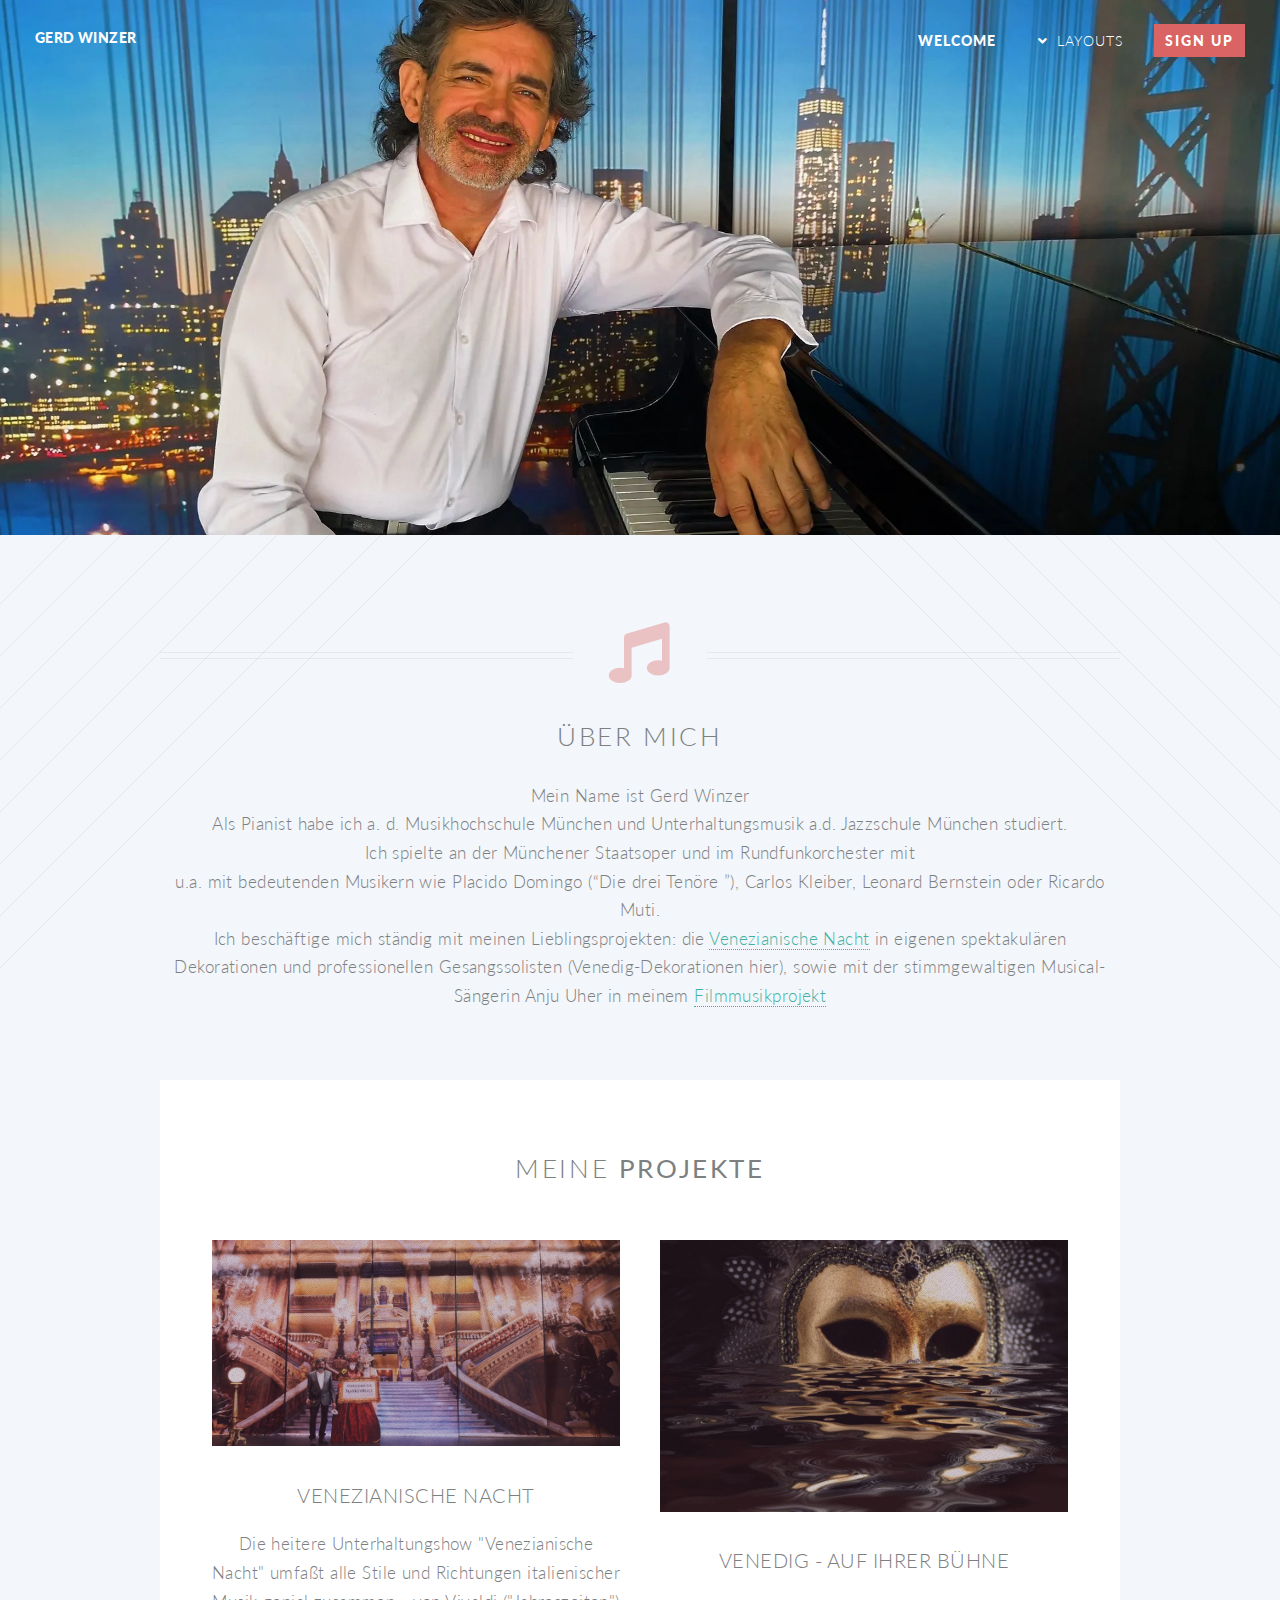
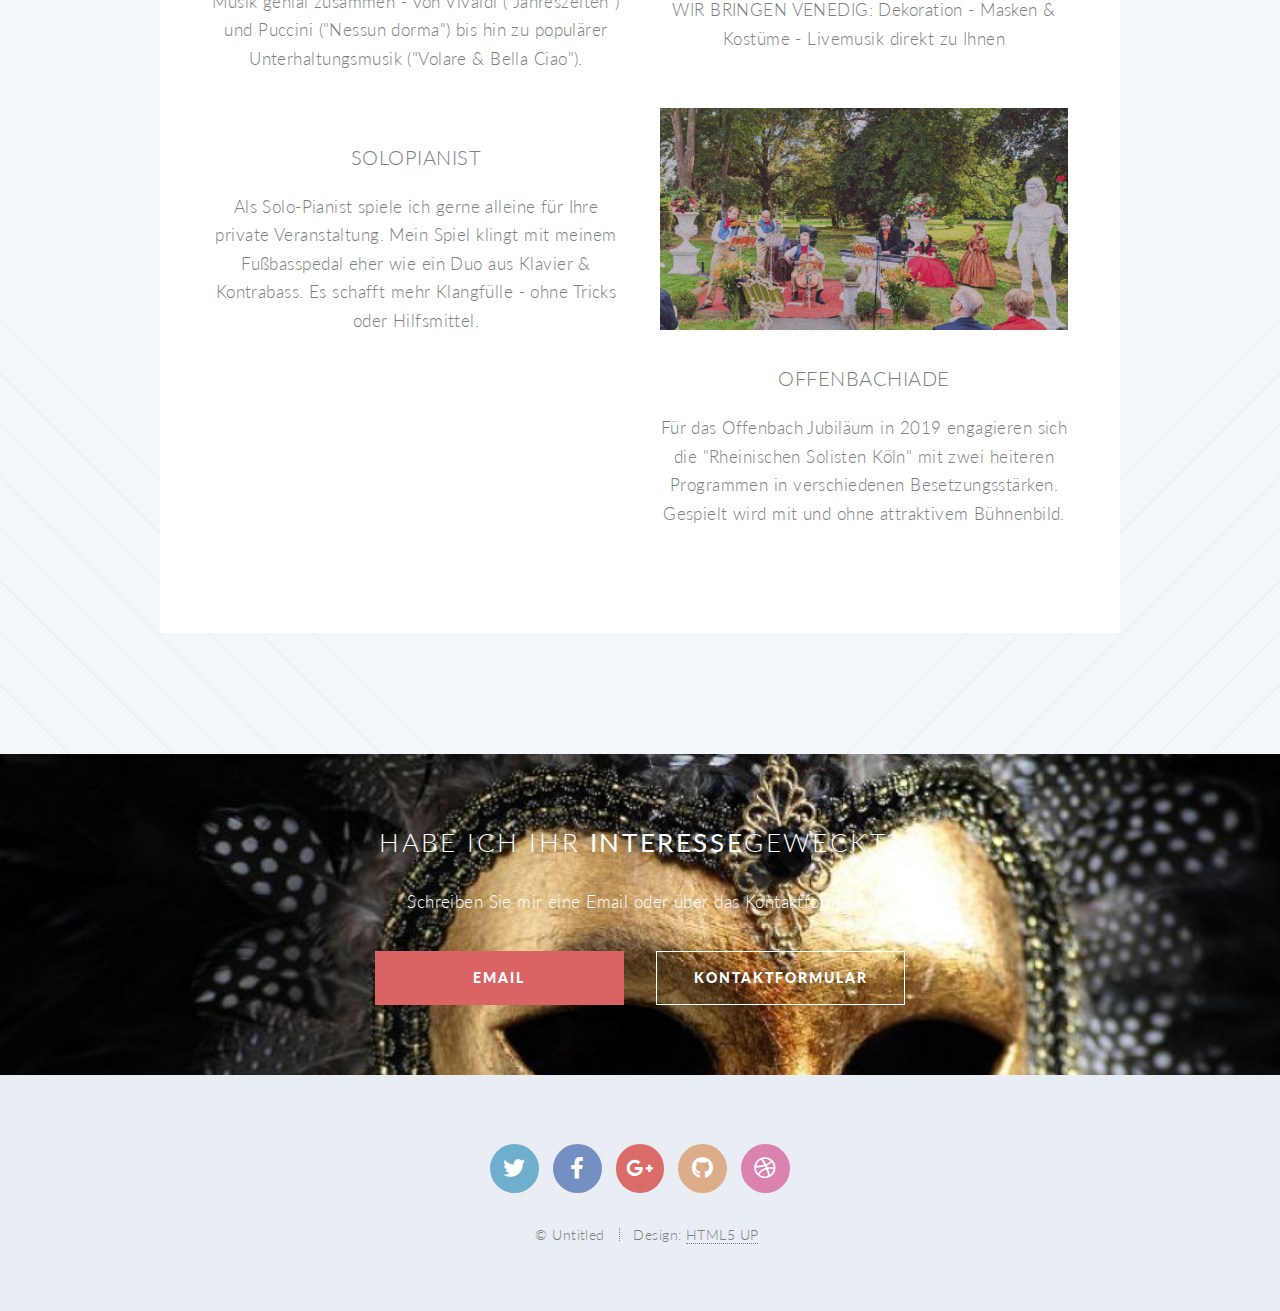
==== index.html @ 5781b7ce "First commit" ====
<!DOCTYPE HTML>
<!--
	Twenty by HTML5 UP
	html5up.net | @ajlkn
	Free for personal and commercial use under the CCA 3.0 license (html5up.net/license)
-->
<html>
	<head>
		<title>Gerd Winzer</title>
		<meta charset="utf-8" />
		<meta name="viewport" content="width=device-width, initial-scale=1, user-scalable=no" />
		<link rel="stylesheet" href="assets/css/main.css" />
		<noscript><link rel="stylesheet" href="assets/css/noscript.css" /></noscript>
	</head>
	<body class="index is-preload">
		<div id="page-wrapper">

			<!-- Header -->
				<header id="header" class="alt">
					<h1 id="logo"><a href="index.html">Gerd Winzer</a></h1>
					<nav id="nav">
						<ul>
							<li class="current"><a href="index.html">Welcome</a></li>
							<li class="submenu">
								<a href="#">Layouts</a>
								<ul>
									<li><a href="left-sidebar.html">Left Sidebar</a></li>
									<li><a href="right-sidebar.html">Right Sidebar</a></li>
									<li><a href="no-sidebar.html">No Sidebar</a></li>
									<li><a href="contact.html">Contact</a></li>
									<li class="submenu">
										<a href="#">Submenu</a>
										<ul>
											<li><a href="#">Dolore Sed</a></li>
											<li><a href="#">Consequat</a></li>
											<li><a href="#">Lorem Magna</a></li>
											<li><a href="#">Sed Magna</a></li>
											<li><a href="#">Ipsum Nisl</a></li>
										</ul>
									</li>
								</ul>
							</li>
							<li><a href="#" class="button primary">Sign Up</a></li>
						</ul>
					</nav>
				</header>

			<!-- Banner -->
				<section id="banner">

					<!--
						".inner" is set up as an inline-block so it automatically expands
						in both directions to fit whatever's inside it. This means it won't
						automatically wrap lines, so be sure to use line breaks where
						appropriate (<br />).
					-->
					<div class="inner">

						<header>
							<h2>Gerd Winzer</h2>
						</header>
						<p>Pianist, Komponist, Arrangeur und Ensembleleiter</p>
						<footer>
							<ul class="buttons stacked">
								<li><a href="#main" class="button fit scrolly">Mehr erfahren</a></li>
							</ul>
						</footer>

					</div>

				</section>

			<!-- Main -->
				<article id="main">

					<header class="special container">
						<span class="icon solid fa-music"></span>
						<h2>Über mich</h2>
						<p>Mein Name ist  Gerd  Winzer
							<br>
							Als Pianist habe ich a. d. Musikhochschule München  und Unterhaltungsmusik  a.d. Jazzschule München studiert.
							<br>
							Ich spielte an der Münchener Staatsoper und im Rundfunkorchester mit <br> u.a. mit  bedeutenden Musikern wie Placido Domingo  (“Die drei Tenöre ”),  Carlos Kleiber, Leonard Bernstein oder Ricardo Muti.
							<br>
							Ich beschäftige mich ständig mit meinen Lieblingsprojekten:  die  <a href="#">Venezianische Nacht</a> in eigenen spektakulären Dekorationen und professionellen Gesangssolisten (Venedig-Dekorationen hier),
							sowie mit der stimmgewaltigen Musical-Sängerin Anju Uher in meinem <a href="#">Filmmusikprojekt</a> </p>
					</header>

				

					<!-- Three -->
						<section class="wrapper style3 container special">

							<header class="major">
								<h2>Meine <strong>Projekte</strong></h2>
							</header>

							<div class="row">
								<div class="col-6 col-12-narrower">

									<section>
										<a href="#" class="image featured"><img src="/assets/css/images/Venezio.webp" alt="" /></a>
										<header>
											<h3>Venezianische Nacht</h3>
										</header>
										<p>Die heitere Unterhaltungshow "Venezianische Nacht" umfaßt alle Stile und Richtungen italienischer Musik genial zusammen - von Vivaldi ("Jahreszeiten") und Puccini ("Nessun dorma") bis hin zu populärer Unterhaltungsmusik ("Volare & Bella Ciao"). </p>
									</section>

								</div>
								<div class="col-6 col-12-narrower">

									<section>
										<a href="#" class="image featured"><img src="/assets/css/images/Venezianische Maske.jpg" alt="" /></a>
										<header>
											<h3>Venedig - auf Ihrer Bühne</h3>
										</header>
										<p>WIR BRINGEN VENEDIG: Dekoration - Masken & Kostüme - Livemusik direkt zu Ihnen</p>
									</section>

								</div>
							</div>
							<div class="row">
								<div class="col-6 col-12-narrower">

									<section>
										<a href="#" class="image featured"><img src="assets/css/images/Gerd am Flügel.webp" alt="" /></a>
										<header>
											<h3>Solopianist</h3>
										</header>
										<p>Als Solo-Pianist spiele ich gerne alleine für Ihre private Veranstaltung.
											Mein Spiel klingt mit meinem Fußbasspedal eher wie ein Duo aus
											Klavier & Kontrabass. Es schafft mehr Klangfülle -  ohne Tricks oder Hilfsmittel.</p>
									</section>

								</div>
								<div class="col-6 col-12-narrower">

									<section>
										<a href="#" class="image featured"><img src="/assets/css/images/Picknickkonzert.webp" alt="" /></a>
										<header>
											<h3>Offenbachiade</h3>
										</header>
										<p>Für das Offenbach Jubiläum in 2019 engagieren sich die "Rheinischen Solisten Köln" mit zwei heiteren Programmen in verschiedenen Besetzungsstärken.
											Gespielt wird mit und ohne attraktivem Bühnenbild.</p>
									</section>

								</div>
							</div>

						</section>

				</article>

			<!-- CTA -->
				<section id="cta">

					<header>
						<h2>Habe ich ihr <strong>Interesse</strong>geweckt?</h2>
						<p>Schreiben Sie mir eine Email oder über das Kontaktformular.</p>
					</header>
					<footer>
						<ul class="buttons">
							<li><a href="#" class="button primary">Email</a></li>
							<li><a href="#" class="button">Kontaktformular</a></li>
						</ul>
					</footer>

				</section>

			<!-- Footer -->
				<footer id="footer">

					<ul class="icons">
						<li><a href="#" class="icon brands circle fa-twitter"><span class="label">Twitter</span></a></li>
						<li><a href="#" class="icon brands circle fa-facebook-f"><span class="label">Facebook</span></a></li>
						<li><a href="#" class="icon brands circle fa-google-plus-g"><span class="label">Google+</span></a></li>
						<li><a href="#" class="icon brands circle fa-github"><span class="label">Github</span></a></li>
						<li><a href="#" class="icon brands circle fa-dribbble"><span class="label">Dribbble</span></a></li>
					</ul>

					<ul class="copyright">
						<li>&copy; Untitled</li><li>Design: <a href="http://html5up.net">HTML5 UP</a></li>
					</ul>

				</footer>

		</div>

		<!-- Scripts -->
			<script src="assets/js/jquery.min.js"></script>
			<script src="assets/js/jquery.dropotron.min.js"></script>
			<script src="assets/js/jquery.scrolly.min.js"></script>
			<script src="assets/js/jquery.scrollex.min.js"></script>
			<script src="assets/js/browser.min.js"></script>
			<script src="assets/js/breakpoints.min.js"></script>
			<script src="assets/js/util.js"></script>
			<script src="assets/js/main.js"></script>

	</body>
</html>
---- assets/css/main.css ----
@import url("fontawesome-all.min.css");
@import url("https://fonts.googleapis.com/css?family=Lato:300,400,900");

/*
	Twenty by HTML5 UP
	html5up.net | @ajlkn
	Free for personal and commercial use under the CCA 3.0 license (html5up.net/license)
*/

html, body, div, span, applet, object,
iframe, h1, h2, h3, h4, h5, h6, p, blockquote,
pre, a, abbr, acronym, address, big, cite,
code, del, dfn, em, img, ins, kbd, q, s, samp,
small, strike, strong, sub, sup, tt, var, b,
u, i, center, dl, dt, dd, ol, ul, li, fieldset,
form, label, legend, table, caption, tbody,
tfoot, thead, tr, th, td, article, aside,
canvas, details, embed, figure, figcaption,
footer, header, hgroup, menu, nav, output, ruby,
section, summary, time, mark, audio, video {
	margin: 0;
	padding: 0;
	border: 0;
	font-size: 100%;
	font: inherit;
	vertical-align: baseline;}

article, aside, details, figcaption, figure,
footer, header, hgroup, menu, nav, section {
	display: block;}

body {
	line-height: 1;
}

ol, ul {
	list-style: none;
}

blockquote, q {
	quotes: none;
}

	blockquote:before, blockquote:after, q:before, q:after {
		content: '';
		content: none;
	}

table {
	border-collapse: collapse;
	border-spacing: 0;
}

body {
	-webkit-text-size-adjust: none;
}

mark {
	background-color: transparent;
	color: inherit;
}

input::-moz-focus-inner {
	border: 0;
	padding: 0;
}

input, select, textarea {
	-moz-appearance: none;
	-webkit-appearance: none;
	-ms-appearance: none;
	appearance: none;
}

/* Basic */

	html {
		box-sizing: border-box;
	}

	*, *:before, *:after {
		box-sizing: inherit;
	}

	body {
		background: #f3f6fa;
	}

		body.is-preload *, body.is-preload *:before, body.is-preload *:after {
			-moz-animation: none !important;
			-webkit-animation: none !important;
			-ms-animation: none !important;
			animation: none !important;
			-moz-transition: none !important;
			-webkit-transition: none !important;
			-ms-transition: none !important;
			transition: none !important;
		}

	body, input, select, textarea {
		color: #7c8081;
		font-family: 'Lato', sans-serif;
		font-size: 15pt;
		font-weight: 300;
		letter-spacing: 0.025em;
		line-height: 1.75em;
	}

	a {
		-moz-transition: color 0.2s ease-in-out, border-color 0.2s ease-in-out, background-color 0.2s ease-in-out;
		-webkit-transition: color 0.2s ease-in-out, border-color 0.2s ease-in-out, background-color 0.2s ease-in-out;
		-ms-transition: color 0.2s ease-in-out, border-color 0.2s ease-in-out, background-color 0.2s ease-in-out;
		transition: color 0.2s ease-in-out, border-color 0.2s ease-in-out, background-color 0.2s ease-in-out;
		color: #3fb1a3;
		text-decoration: none;
		border-bottom: dotted 1px;
	}

		a:hover {
			border-bottom-color: transparent;
		}

	strong, b {
		font-weight: 400;
	}

	p, ul, ol, dl, table, blockquote {
		margin: 0 0 2em 0;
	}

	h1, h2, h3, h4, h5, h6 {
		color: inherit;
		font-weight: 300;
		line-height: 1.75em;
		margin-bottom: 1em;
		text-transform: uppercase;
	}

		h1 a, h2 a, h3 a, h4 a, h5 a, h6 a {
			color: inherit;
			text-decoration: none;
			border: 0;
		}

	h2 {
		font-size: 1.5em;
		letter-spacing: 0.1em;
	}

	h3 {
		font-size: 1.15em;
		letter-spacing: 0.025em;
	}

	sub {
		font-size: 0.8em;
		position: relative;
		top: 0.5em;
	}

	sup {
		font-size: 0.8em;
		position: relative;
		top: -0.5em;
	}

	hr {
		border-top: solid 1px rgba(124, 128, 129, 0.2);
		border: 0;
		margin-bottom: 1.5em;
	}

	blockquote {
		border-left: solid 0.5em rgba(124, 128, 129, 0.2);
		font-style: italic;
		padding: 1em 0 1em 2em;
	}

/* Container */

	.container {
		margin: 0 auto;
		max-width: 100%;
		width: 1400px;
	}

		.container.medium {
			width: 1050px;
		}

		@media screen and (max-width: 1680px) {

			.container {
				width: 1200px;
			}

				.container.medium {
					width: 900px;
				}

		}

		@media screen and (max-width: 1280px) {

			.container {
				width: 960px;
			}

				.container.medium {
					width: 735px;
				}

		}

		@media screen and (max-width: 980px) {

			.container {
				width: 95%;
			}

				.container.medium {
					width: 71.25%;
				}

		}

		@media screen and (max-width: 840px) {

			.container {
				width: 95%;
			}

				.container.medium {
					width: 95%;
				}

		}

		@media screen and (max-width: 736px) {

			.container {
				width: 100%;
			}

				.container.medium {
					width: 100%;
				}

		}

/* Row */

	.row {
		display: flex;
		flex-wrap: wrap;
		box-sizing: border-box;
		align-items: stretch;
	}

		.row > * {
			box-sizing: border-box;
		}

		.row.gtr-uniform > * > :last-child {
			margin-bottom: 0;
		}

		.row.aln-left {
			justify-content: flex-start;
		}

		.row.aln-center {
			justify-content: center;
		}

		.row.aln-right {
			justify-content: flex-end;
		}

		.row.aln-top {
			align-items: flex-start;
		}

		.row.aln-middle {
			align-items: center;
		}

		.row.aln-bottom {
			align-items: flex-end;
		}

		.row > .imp {
			order: -1;
		}

		.row > .col-1 {
			width: 8.33333%;
		}

		.row > .off-1 {
			margin-left: 8.33333%;
		}

		.row > .col-2 {
			width: 16.66667%;
		}

		.row > .off-2 {
			margin-left: 16.66667%;
		}

		.row > .col-3 {
			width: 25%;
		}

		.row > .off-3 {
			margin-left: 25%;
		}

		.row > .col-4 {
			width: 33.33333%;
		}

		.row > .off-4 {
			margin-left: 33.33333%;
		}

		.row > .col-5 {
			width: 41.66667%;
		}

		.row > .off-5 {
			margin-left: 41.66667%;
		}

		.row > .col-6 {
			width: 50%;
		}

		.row > .off-6 {
			margin-left: 50%;
		}

		.row > .col-7 {
			width: 58.33333%;
		}

		.row > .off-7 {
			margin-left: 58.33333%;
		}

		.row > .col-8 {
			width: 66.66667%;
		}

		.row > .off-8 {
			margin-left: 66.66667%;
		}

		.row > .col-9 {
			width: 75%;
		}

		.row > .off-9 {
			margin-left: 75%;
		}

		.row > .col-10 {
			width: 83.33333%;
		}

		.row > .off-10 {
			margin-left: 83.33333%;
		}

		.row > .col-11 {
			width: 91.66667%;
		}

		.row > .off-11 {
			margin-left: 91.66667%;
		}

		.row > .col-12 {
			width: 100%;
		}

		.row > .off-12 {
			margin-left: 100%;
		}

		.row.gtr-0 {
			margin-top: 0px;
			margin-left: 0px;
		}

			.row.gtr-0 > * {
				padding: 0px 0 0 0px;
			}

			.row.gtr-0.gtr-uniform {
				margin-top: 0px;
			}

				.row.gtr-0.gtr-uniform > * {
					padding-top: 0px;
				}

		.row.gtr-25 {
			margin-top: -12.5px;
			margin-left: -12.5px;
		}

			.row.gtr-25 > * {
				padding: 12.5px 0 0 12.5px;
			}

			.row.gtr-25.gtr-uniform {
				margin-top: -12.5px;
			}

				.row.gtr-25.gtr-uniform > * {
					padding-top: 12.5px;
				}

		.row.gtr-50 {
			margin-top: -25px;
			margin-left: -25px;
		}

			.row.gtr-50 > * {
				padding: 25px 0 0 25px;
			}

			.row.gtr-50.gtr-uniform {
				margin-top: -25px;
			}

				.row.gtr-50.gtr-uniform > * {
					padding-top: 25px;
				}

		.row {
			margin-top: -50px;
			margin-left: -50px;
		}

			.row > * {
				padding: 50px 0 0 50px;
			}

			.row.gtr-uniform {
				margin-top: -50px;
			}

				.row.gtr-uniform > * {
					padding-top: 50px;
				}

		.row.gtr-150 {
			margin-top: -75px;
			margin-left: -75px;
		}

			.row.gtr-150 > * {
				padding: 75px 0 0 75px;
			}

			.row.gtr-150.gtr-uniform {
				margin-top: -75px;
			}

				.row.gtr-150.gtr-uniform > * {
					padding-top: 75px;
				}

		.row.gtr-200 {
			margin-top: -100px;
			margin-left: -100px;
		}

			.row.gtr-200 > * {
				padding: 100px 0 0 100px;
			}

			.row.gtr-200.gtr-uniform {
				margin-top: -100px;
			}

				.row.gtr-200.gtr-uniform > * {
					padding-top: 100px;
				}

		@media screen and (max-width: 1680px) {

			.row {
				display: flex;
				flex-wrap: wrap;
				box-sizing: border-box;
				align-items: stretch;
			}

				.row > * {
					box-sizing: border-box;
				}

				.row.gtr-uniform > * > :last-child {
					margin-bottom: 0;
				}

				.row.aln-left {
					justify-content: flex-start;
				}

				.row.aln-center {
					justify-content: center;
				}

				.row.aln-right {
					justify-content: flex-end;
				}

				.row.aln-top {
					align-items: flex-start;
				}

				.row.aln-middle {
					align-items: center;
				}

				.row.aln-bottom {
					align-items: flex-end;
				}

				.row > .imp-wide {
					order: -1;
				}

				.row > .col-1-wide {
					width: 8.33333%;
				}

				.row > .off-1-wide {
					margin-left: 8.33333%;
				}

				.row > .col-2-wide {
					width: 16.66667%;
				}

				.row > .off-2-wide {
					margin-left: 16.66667%;
				}

				.row > .col-3-wide {
					width: 25%;
				}

				.row > .off-3-wide {
					margin-left: 25%;
				}

				.row > .col-4-wide {
					width: 33.33333%;
				}

				.row > .off-4-wide {
					margin-left: 33.33333%;
				}

				.row > .col-5-wide {
					width: 41.66667%;
				}

				.row > .off-5-wide {
					margin-left: 41.66667%;
				}

				.row > .col-6-wide {
					width: 50%;
				}

				.row > .off-6-wide {
					margin-left: 50%;
				}

				.row > .col-7-wide {
					width: 58.33333%;
				}

				.row > .off-7-wide {
					margin-left: 58.33333%;
				}

				.row > .col-8-wide {
					width: 66.66667%;
				}

				.row > .off-8-wide {
					margin-left: 66.66667%;
				}

				.row > .col-9-wide {
					width: 75%;
				}

				.row > .off-9-wide {
					margin-left: 75%;
				}

				.row > .col-10-wide {
					width: 83.33333%;
				}

				.row > .off-10-wide {
					margin-left: 83.33333%;
				}

				.row > .col-11-wide {
					width: 91.66667%;
				}

				.row > .off-11-wide {
					margin-left: 91.66667%;
				}

				.row > .col-12-wide {
					width: 100%;
				}

				.row > .off-12-wide {
					margin-left: 100%;
				}

				.row.gtr-0 {
					margin-top: 0px;
					margin-left: 0px;
				}

					.row.gtr-0 > * {
						padding: 0px 0 0 0px;
					}

					.row.gtr-0.gtr-uniform {
						margin-top: 0px;
					}

						.row.gtr-0.gtr-uniform > * {
							padding-top: 0px;
						}

				.row.gtr-25 {
					margin-top: -10px;
					margin-left: -10px;
				}

					.row.gtr-25 > * {
						padding: 10px 0 0 10px;
					}

					.row.gtr-25.gtr-uniform {
						margin-top: -10px;
					}

						.row.gtr-25.gtr-uniform > * {
							padding-top: 10px;
						}

				.row.gtr-50 {
					margin-top: -20px;
					margin-left: -20px;
				}

					.row.gtr-50 > * {
						padding: 20px 0 0 20px;
					}

					.row.gtr-50.gtr-uniform {
						margin-top: -20px;
					}

						.row.gtr-50.gtr-uniform > * {
							padding-top: 20px;
						}

				.row {
					margin-top: -40px;
					margin-left: -40px;
				}

					.row > * {
						padding: 40px 0 0 40px;
					}

					.row.gtr-uniform {
						margin-top: -40px;
					}

						.row.gtr-uniform > * {
							padding-top: 40px;
						}

				.row.gtr-150 {
					margin-top: -60px;
					margin-left: -60px;
				}

					.row.gtr-150 > * {
						padding: 60px 0 0 60px;
					}

					.row.gtr-150.gtr-uniform {
						margin-top: -60px;
					}

						.row.gtr-150.gtr-uniform > * {
							padding-top: 60px;
						}

				.row.gtr-200 {
					margin-top: -80px;
					margin-left: -80px;
				}

					.row.gtr-200 > * {
						padding: 80px 0 0 80px;
					}

					.row.gtr-200.gtr-uniform {
						margin-top: -80px;
					}

						.row.gtr-200.gtr-uniform > * {
							padding-top: 80px;
						}

		}

		@media screen and (max-width: 1280px) {

			.row {
				display: flex;
				flex-wrap: wrap;
				box-sizing: border-box;
				align-items: stretch;
			}

				.row > * {
					box-sizing: border-box;
				}

				.row.gtr-uniform > * > :last-child {
					margin-bottom: 0;
				}

				.row.aln-left {
					justify-content: flex-start;
				}

				.row.aln-center {
					justify-content: center;
				}

				.row.aln-right {
					justify-content: flex-end;
				}

				.row.aln-top {
					align-items: flex-start;
				}

				.row.aln-middle {
					align-items: center;
				}

				.row.aln-bottom {
					align-items: flex-end;
				}

				.row > .imp-normal {
					order: -1;
				}

				.row > .col-1-normal {
					width: 8.33333%;
				}

				.row > .off-1-normal {
					margin-left: 8.33333%;
				}

				.row > .col-2-normal {
					width: 16.66667%;
				}

				.row > .off-2-normal {
					margin-left: 16.66667%;
				}

				.row > .col-3-normal {
					width: 25%;
				}

				.row > .off-3-normal {
					margin-left: 25%;
				}

				.row > .col-4-normal {
					width: 33.33333%;
				}

				.row > .off-4-normal {
					margin-left: 33.33333%;
				}

				.row > .col-5-normal {
					width: 41.66667%;
				}

				.row > .off-5-normal {
					margin-left: 41.66667%;
				}

				.row > .col-6-normal {
					width: 50%;
				}

				.row > .off-6-normal {
					margin-left: 50%;
				}

				.row > .col-7-normal {
					width: 58.33333%;
				}

				.row > .off-7-normal {
					margin-left: 58.33333%;
				}

				.row > .col-8-normal {
					width: 66.66667%;
				}

				.row > .off-8-normal {
					margin-left: 66.66667%;
				}

				.row > .col-9-normal {
					width: 75%;
				}

				.row > .off-9-normal {
					margin-left: 75%;
				}

				.row > .col-10-normal {
					width: 83.33333%;
				}

				.row > .off-10-normal {
					margin-left: 83.33333%;
				}

				.row > .col-11-normal {
					width: 91.66667%;
				}

				.row > .off-11-normal {
					margin-left: 91.66667%;
				}

				.row > .col-12-normal {
					width: 100%;
				}

				.row > .off-12-normal {
					margin-left: 100%;
				}

				.row.gtr-0 {
					margin-top: 0px;
					margin-left: 0px;
				}

					.row.gtr-0 > * {
						padding: 0px 0 0 0px;
					}

					.row.gtr-0.gtr-uniform {
						margin-top: 0px;
					}

						.row.gtr-0.gtr-uniform > * {
							padding-top: 0px;
						}

				.row.gtr-25 {
					margin-top: -10px;
					margin-left: -10px;
				}

					.row.gtr-25 > * {
						padding: 10px 0 0 10px;
					}

					.row.gtr-25.gtr-uniform {
						margin-top: -10px;
					}

						.row.gtr-25.gtr-uniform > * {
							padding-top: 10px;
						}

				.row.gtr-50 {
					margin-top: -20px;
					margin-left: -20px;
				}

					.row.gtr-50 > * {
						padding: 20px 0 0 20px;
					}

					.row.gtr-50.gtr-uniform {
						margin-top: -20px;
					}

						.row.gtr-50.gtr-uniform > * {
							padding-top: 20px;
						}

				.row {
					margin-top: -40px;
					margin-left: -40px;
				}

					.row > * {
						padding: 40px 0 0 40px;
					}

					.row.gtr-uniform {
						margin-top: -40px;
					}

						.row.gtr-uniform > * {
							padding-top: 40px;
						}

				.row.gtr-150 {
					margin-top: -60px;
					margin-left: -60px;
				}

					.row.gtr-150 > * {
						padding: 60px 0 0 60px;
					}

					.row.gtr-150.gtr-uniform {
						margin-top: -60px;
					}

						.row.gtr-150.gtr-uniform > * {
							padding-top: 60px;
						}

				.row.gtr-200 {
					margin-top: -80px;
					margin-left: -80px;
				}

					.row.gtr-200 > * {
						padding: 80px 0 0 80px;
					}

					.row.gtr-200.gtr-uniform {
						margin-top: -80px;
					}

						.row.gtr-200.gtr-uniform > * {
							padding-top: 80px;
						}

		}

		@media screen and (max-width: 980px) {

			.row {
				display: flex;
				flex-wrap: wrap;
				box-sizing: border-box;
				align-items: stretch;
			}

				.row > * {
					box-sizing: border-box;
				}

				.row.gtr-uniform > * > :last-child {
					margin-bottom: 0;
				}

				.row.aln-left {
					justify-content: flex-start;
				}

				.row.aln-center {
					justify-content: center;
				}

				.row.aln-right {
					justify-content: flex-end;
				}

				.row.aln-top {
					align-items: flex-start;
				}

				.row.aln-middle {
					align-items: center;
				}

				.row.aln-bottom {
					align-items: flex-end;
				}

				.row > .imp-narrow {
					order: -1;
				}

				.row > .col-1-narrow {
					width: 8.33333%;
				}

				.row > .off-1-narrow {
					margin-left: 8.33333%;
				}

				.row > .col-2-narrow {
					width: 16.66667%;
				}

				.row > .off-2-narrow {
					margin-left: 16.66667%;
				}

				.row > .col-3-narrow {
					width: 25%;
				}

				.row > .off-3-narrow {
					margin-left: 25%;
				}

				.row > .col-4-narrow {
					width: 33.33333%;
				}

				.row > .off-4-narrow {
					margin-left: 33.33333%;
				}

				.row > .col-5-narrow {
					width: 41.66667%;
				}

				.row > .off-5-narrow {
					margin-left: 41.66667%;
				}

				.row > .col-6-narrow {
					width: 50%;
				}

				.row > .off-6-narrow {
					margin-left: 50%;
				}

				.row > .col-7-narrow {
					width: 58.33333%;
				}

				.row > .off-7-narrow {
					margin-left: 58.33333%;
				}

				.row > .col-8-narrow {
					width: 66.66667%;
				}

				.row > .off-8-narrow {
					margin-left: 66.66667%;
				}

				.row > .col-9-narrow {
					width: 75%;
				}

				.row > .off-9-narrow {
					margin-left: 75%;
				}

				.row > .col-10-narrow {
					width: 83.33333%;
				}

				.row > .off-10-narrow {
					margin-left: 83.33333%;
				}

				.row > .col-11-narrow {
					width: 91.66667%;
				}

				.row > .off-11-narrow {
					margin-left: 91.66667%;
				}

				.row > .col-12-narrow {
					width: 100%;
				}

				.row > .off-12-narrow {
					margin-left: 100%;
				}

				.row.gtr-0 {
					margin-top: 0px;
					margin-left: 0px;
				}

					.row.gtr-0 > * {
						padding: 0px 0 0 0px;
					}

					.row.gtr-0.gtr-uniform {
						margin-top: 0px;
					}

						.row.gtr-0.gtr-uniform > * {
							padding-top: 0px;
						}

				.row.gtr-25 {
					margin-top: -7.5px;
					margin-left: -7.5px;
				}

					.row.gtr-25 > * {
						padding: 7.5px 0 0 7.5px;
					}

					.row.gtr-25.gtr-uniform {
						margin-top: -7.5px;
					}

						.row.gtr-25.gtr-uniform > * {
							padding-top: 7.5px;
						}

				.row.gtr-50 {
					margin-top: -15px;
					margin-left: -15px;
				}

					.row.gtr-50 > * {
						padding: 15px 0 0 15px;
					}

					.row.gtr-50.gtr-uniform {
						margin-top: -15px;
					}

						.row.gtr-50.gtr-uniform > * {
							padding-top: 15px;
						}

				.row {
					margin-top: -30px;
					margin-left: -30px;
				}

					.row > * {
						padding: 30px 0 0 30px;
					}

					.row.gtr-uniform {
						margin-top: -30px;
					}

						.row.gtr-uniform > * {
							padding-top: 30px;
						}

				.row.gtr-150 {
					margin-top: -45px;
					margin-left: -45px;
				}

					.row.gtr-150 > * {
						padding: 45px 0 0 45px;
					}

					.row.gtr-150.gtr-uniform {
						margin-top: -45px;
					}

						.row.gtr-150.gtr-uniform > * {
							padding-top: 45px;
						}

				.row.gtr-200 {
					margin-top: -60px;
					margin-left: -60px;
				}

					.row.gtr-200 > * {
						padding: 60px 0 0 60px;
					}

					.row.gtr-200.gtr-uniform {
						margin-top: -60px;
					}

						.row.gtr-200.gtr-uniform > * {
							padding-top: 60px;
						}

		}

		@media screen and (max-width: 840px) {

			.row {
				display: flex;
				flex-wrap: wrap;
				box-sizing: border-box;
				align-items: stretch;
			}

				.row > * {
					box-sizing: border-box;
				}

				.row.gtr-uniform > * > :last-child {
					margin-bottom: 0;
				}

				.row.aln-left {
					justify-content: flex-start;
				}

				.row.aln-center {
					justify-content: center;
				}

				.row.aln-right {
					justify-content: flex-end;
				}

				.row.aln-top {
					align-items: flex-start;
				}

				.row.aln-middle {
					align-items: center;
				}

				.row.aln-bottom {
					align-items: flex-end;
				}

				.row > .imp-narrower {
					order: -1;
				}

				.row > .col-1-narrower {
					width: 8.33333%;
				}

				.row > .off-1-narrower {
					margin-left: 8.33333%;
				}

				.row > .col-2-narrower {
					width: 16.66667%;
				}

				.row > .off-2-narrower {
					margin-left: 16.66667%;
				}

				.row > .col-3-narrower {
					width: 25%;
				}

				.row > .off-3-narrower {
					margin-left: 25%;
				}

				.row > .col-4-narrower {
					width: 33.33333%;
				}

				.row > .off-4-narrower {
					margin-left: 33.33333%;
				}

				.row > .col-5-narrower {
					width: 41.66667%;
				}

				.row > .off-5-narrower {
					margin-left: 41.66667%;
				}

				.row > .col-6-narrower {
					width: 50%;
				}

				.row > .off-6-narrower {
					margin-left: 50%;
				}

				.row > .col-7-narrower {
					width: 58.33333%;
				}

				.row > .off-7-narrower {
					margin-left: 58.33333%;
				}

				.row > .col-8-narrower {
					width: 66.66667%;
				}

				.row > .off-8-narrower {
					margin-left: 66.66667%;
				}

				.row > .col-9-narrower {
					width: 75%;
				}

				.row > .off-9-narrower {
					margin-left: 75%;
				}

				.row > .col-10-narrower {
					width: 83.33333%;
				}

				.row > .off-10-narrower {
					margin-left: 83.33333%;
				}

				.row > .col-11-narrower {
					width: 91.66667%;
				}

				.row > .off-11-narrower {
					margin-left: 91.66667%;
				}

				.row > .col-12-narrower {
					width: 100%;
				}

				.row > .off-12-narrower {
					margin-left: 100%;
				}

				.row.gtr-0 {
					margin-top: 0px;
					margin-left: 0px;
				}

					.row.gtr-0 > * {
						padding: 0px 0 0 0px;
					}

					.row.gtr-0.gtr-uniform {
						margin-top: 0px;
					}

						.row.gtr-0.gtr-uniform > * {
							padding-top: 0px;
						}

				.row.gtr-25 {
					margin-top: -7.5px;
					margin-left: -7.5px;
				}

					.row.gtr-25 > * {
						padding: 7.5px 0 0 7.5px;
					}

					.row.gtr-25.gtr-uniform {
						margin-top: -7.5px;
					}

						.row.gtr-25.gtr-uniform > * {
							padding-top: 7.5px;
						}

				.row.gtr-50 {
					margin-top: -15px;
					margin-left: -15px;
				}

					.row.gtr-50 > * {
						padding: 15px 0 0 15px;
					}

					.row.gtr-50.gtr-uniform {
						margin-top: -15px;
					}

						.row.gtr-50.gtr-uniform > * {
							padding-top: 15px;
						}

				.row {
					margin-top: -30px;
					margin-left: -30px;
				}

					.row > * {
						padding: 30px 0 0 30px;
					}

					.row.gtr-uniform {
						margin-top: -30px;
					}

						.row.gtr-uniform > * {
							padding-top: 30px;
						}

				.row.gtr-150 {
					margin-top: -45px;
					margin-left: -45px;
				}

					.row.gtr-150 > * {
						padding: 45px 0 0 45px;
					}

					.row.gtr-150.gtr-uniform {
						margin-top: -45px;
					}

						.row.gtr-150.gtr-uniform > * {
							padding-top: 45px;
						}

				.row.gtr-200 {
					margin-top: -60px;
					margin-left: -60px;
				}

					.row.gtr-200 > * {
						padding: 60px 0 0 60px;
					}

					.row.gtr-200.gtr-uniform {
						margin-top: -60px;
					}

						.row.gtr-200.gtr-uniform > * {
							padding-top: 60px;
						}

		}

		@media screen and (max-width: 736px) {

			.row {
				display: flex;
				flex-wrap: wrap;
				box-sizing: border-box;
				align-items: stretch;
			}

				.row > * {
					box-sizing: border-box;
				}

				.row.gtr-uniform > * > :last-child {
					margin-bottom: 0;
				}

				.row.aln-left {
					justify-content: flex-start;
				}

				.row.aln-center {
					justify-content: center;
				}

				.row.aln-right {
					justify-content: flex-end;
				}

				.row.aln-top {
					align-items: flex-start;
				}

				.row.aln-middle {
					align-items: center;
				}

				.row.aln-bottom {
					align-items: flex-end;
				}

				.row > .imp-mobile {
					order: -1;
				}

				.row > .col-1-mobile {
					width: 8.33333%;
				}

				.row > .off-1-mobile {
					margin-left: 8.33333%;
				}

				.row > .col-2-mobile {
					width: 16.66667%;
				}

				.row > .off-2-mobile {
					margin-left: 16.66667%;
				}

				.row > .col-3-mobile {
					width: 25%;
				}

				.row > .off-3-mobile {
					margin-left: 25%;
				}

				.row > .col-4-mobile {
					width: 33.33333%;
				}

				.row > .off-4-mobile {
					margin-left: 33.33333%;
				}

				.row > .col-5-mobile {
					width: 41.66667%;
				}

				.row > .off-5-mobile {
					margin-left: 41.66667%;
				}

				.row > .col-6-mobile {
					width: 50%;
				}

				.row > .off-6-mobile {
					margin-left: 50%;
				}

				.row > .col-7-mobile {
					width: 58.33333%;
				}

				.row > .off-7-mobile {
					margin-left: 58.33333%;
				}

				.row > .col-8-mobile {
					width: 66.66667%;
				}

				.row > .off-8-mobile {
					margin-left: 66.66667%;
				}

				.row > .col-9-mobile {
					width: 75%;
				}

				.row > .off-9-mobile {
					margin-left: 75%;
				}

				.row > .col-10-mobile {
					width: 83.33333%;
				}

				.row > .off-10-mobile {
					margin-left: 83.33333%;
				}

				.row > .col-11-mobile {
					width: 91.66667%;
				}

				.row > .off-11-mobile {
					margin-left: 91.66667%;
				}

				.row > .col-12-mobile {
					width: 100%;
				}

				.row > .off-12-mobile {
					margin-left: 100%;
				}

				.row.gtr-0 {
					margin-top: 0px;
					margin-left: 0px;
				}

					.row.gtr-0 > * {
						padding: 0px 0 0 0px;
					}

					.row.gtr-0.gtr-uniform {
						margin-top: 0px;
					}

						.row.gtr-0.gtr-uniform > * {
							padding-top: 0px;
						}

				.row.gtr-25 {
					margin-top: -7.5px;
					margin-left: -7.5px;
				}

					.row.gtr-25 > * {
						padding: 7.5px 0 0 7.5px;
					}

					.row.gtr-25.gtr-uniform {
						margin-top: -7.5px;
					}

						.row.gtr-25.gtr-uniform > * {
							padding-top: 7.5px;
						}

				.row.gtr-50 {
					margin-top: -15px;
					margin-left: -15px;
				}

					.row.gtr-50 > * {
						padding: 15px 0 0 15px;
					}

					.row.gtr-50.gtr-uniform {
						margin-top: -15px;
					}

						.row.gtr-50.gtr-uniform > * {
							padding-top: 15px;
						}

				.row {
					margin-top: -30px;
					margin-left: -30px;
				}

					.row > * {
						padding: 30px 0 0 30px;
					}

					.row.gtr-uniform {
						margin-top: -30px;
					}

						.row.gtr-uniform > * {
							padding-top: 30px;
						}

				.row.gtr-150 {
					margin-top: -45px;
					margin-left: -45px;
				}

					.row.gtr-150 > * {
						padding: 45px 0 0 45px;
					}

					.row.gtr-150.gtr-uniform {
						margin-top: -45px;
					}

						.row.gtr-150.gtr-uniform > * {
							padding-top: 45px;
						}

				.row.gtr-200 {
					margin-top: -60px;
					margin-left: -60px;
				}

					.row.gtr-200 > * {
						padding: 60px 0 0 60px;
					}

					.row.gtr-200.gtr-uniform {
						margin-top: -60px;
					}

						.row.gtr-200.gtr-uniform > * {
							padding-top: 60px;
						}

		}

/* Section/Article */

	section.special, article.special {
		text-align: center;
	}

	header.major {
		padding-bottom: 2em;
	}

	header.special {
		margin-bottom: 5em;
		padding-top: 7em;
		position: relative;
		text-align: center;
	}

		header.special:before, header.special:after {
			border-bottom: solid 1.5px;
			border-top: solid 1.5px;
			content: '';
			height: 7px;
			opacity: 0.1;
			position: absolute;
			top: 1.75em;
			width: 43%;
		}

		header.special:before {
			left: 0;
		}

		header.special:after {
			right: 0;
		}

		header.special h2 {
			margin-bottom: 0;
		}

		header.special h2 + p {
			margin-bottom: 0;
			padding-top: 1.5em;
		}

		header.special .icon {
			cursor: default;
			height: 7em;
			left: 0;
			position: absolute;
			text-align: center;
			top: 1em;
			width: 100%;
		}

			header.special .icon:before {
				font-size: 3.5em;
				opacity: 0.35;
			}

	footer > :last-child {
		margin-bottom: 0;
	}

	footer.major {
		padding-top: 3em;
	}

/* Form */

	input[type="text"],
	input[type="password"],
	input[type="email"],
	textarea {
		-moz-transition: background-color 0.2s ease-in-out, border-color 0.2s ease-in-out;
		-webkit-transition: background-color 0.2s ease-in-out, border-color 0.2s ease-in-out;
		-ms-transition: background-color 0.2s ease-in-out, border-color 0.2s ease-in-out;
		transition: background-color 0.2s ease-in-out, border-color 0.2s ease-in-out;
		-moz-appearance: none;
		-webkit-appearance: none;
		-ms-appearance: none;
		appearance: none;
		background: none;
		border: solid 1px rgba(124, 128, 129, 0.2);
		border-radius: 0;
		color: inherit;
		display: block;
		padding: 0.75em;
		text-decoration: none;
		width: 100%;
		outline: 0;
	}

		input[type="text"]:focus,
		input[type="password"]:focus,
		input[type="email"]:focus,
		textarea:focus {
			border-color: #83d3c9;
		}

	input[type="text"],
	input[type="password"],
	input[type="email"] {
		line-height: 1em;
	}

	::-webkit-input-placeholder {
		color: inherit;
		opacity: 0.5;
		position: relative;
		top: 3px;
	}

	:-moz-placeholder {
		color: inherit;
		opacity: 0.5;
	}

	::-moz-placeholder {
		color: inherit;
		opacity: 0.5;
	}

	:-ms-input-placeholder {
		color: inherit;
		opacity: 0.5;
	}

/* Image */

	.image {
		border: 0;
		position: relative;
	}

		.image:before {
			background: url("images/overlay.png");
			content: '';
			height: 100%;
			left: 0;
			position: absolute;
			top: 0;
			width: 100%;
		}

		.image.fit {
			display: block;
		}

			.image.fit img {
				display: block;
				width: 100%;
			}

		.image.featured {
			display: block;
			margin: 0 0 2em 0;
		}

			.image.featured img {
				display: block;
				width: 100%;
			}

/* Icon */

	.icon {
		text-decoration: none;
		position: relative;
	}

		.icon:before {
			-moz-osx-font-smoothing: grayscale;
			-webkit-font-smoothing: antialiased;
			display: inline-block;
			font-style: normal;
			font-variant: normal;
			text-rendering: auto;
			line-height: 1;
			text-transform: none !important;
			font-family: 'Font Awesome 5 Free';
			font-weight: 400;
		}

		.icon.solid:before {
			font-weight: 900;
		}

		.icon:before {
			line-height: inherit;
		}

		.icon.brands:before {
			font-family: 'Font Awesome 5 Brands';
		}
		.icon.fa-music{
			color: #da6363;
		}
		.icon.circle {
			-moz-transition: all 0.2s ease-in-out;
			-webkit-transition: all 0.2s ease-in-out;
			-ms-transition: all 0.2s ease-in-out;
			transition: all 0.2s ease-in-out;
			border: 0;
			border-radius: 100%;
			display: inline-block;
			font-size: 1.25em;
			height: 2.25em;
			left: 0;
			line-height: 2.25em;
			text-align: center;
			text-decoration: none;
			top: 0;
			width: 2.25em;
		}

			.icon.circle:hover {
				top: -0.2em;
			}

			.icon.circle.fa-twitter {
				background: #70aecd;
				color: #fff;
			}

				.icon.circle.fa-twitter:hover {
					background: #7fb7d2;
				}

			.icon.circle.fa-facebook-f {
				background: #7490c3;
				color: #fff;
			}

				.icon.circle.fa-facebook-f:hover {
					background: #829bc9;
				}

			.icon.circle.fa-google-plus-g {
				background: #db6b67;
				color: #fff;
			}

				.icon.circle.fa-google-plus-g:hover {
					background: #df7b77;
				}

			.icon.circle.fa-github {
				background: #dcad8b;
				color: #fff;
			}

				.icon.circle.fa-github:hover {
					background: #e1b89b;
				}

			.icon.circle.fa-dribbble {
				background: #da83ae;
				color: #fff;
			}

				.icon.circle.fa-dribbble:hover {
					background: #df93b8;
				}

		.icon.featured {
			cursor: default;
			display: block;
			margin: 0 0 1.5em 0;
			opacity: 0.35;
			text-align: center;
		}

			.icon.featured:before {
				font-size: 5em;
				line-height: 1em;
			}

		.icon > .label {
			display: none;
		}

/* List */

	ol {
		list-style: decimal;
		padding-left: 1.25em;
	}

		ol li {
			padding-left: 0.25em;
		}

	ul {
		list-style: disc;
		padding-left: 1em;
	}

		ul li {
			padding-left: 0.5em;
		}

/* Icons */

	ul.icons {
		list-style: none;
		padding-left: 0;
		cursor: default;
	}

		ul.icons li {
			display: inline-block;
			line-height: 1em;
			padding-left: 0.5em;
		}

			ul.icons li:first-child {
				padding-left: 0;
			}

/* Featured Icons */

	ul.featured-icons {
		cursor: default;
		margin: -0.75em 0 0 0;
		opacity: 0.35;
		overflow: hidden;
		position: relative;
		list-style: none;
		padding-left: 0;
	}

		ul.featured-icons li {
			display: block;
			float: left;
			text-align: center;
			width: 50%;
			padding-left: 0;
			margin-bottom: 1em;
		}

			ul.featured-icons li .icon {
				display: inline-block;
				font-size: 5.5em;
				height: 1em;
				line-height: 1.5em;
				width: 1em;
			}

/* Buttons */

	ul.buttons {
		cursor: default;
		list-style: none;
		padding-left: 0;
	}

		ul.buttons:last-child {
			margin-bottom: 0;
		}

		ul.buttons li {
			display: inline-block;
			padding: 0 0 0 1.5em;
		}

			ul.buttons li:first-child {
				padding: 0;
			}

		ul.buttons.stacked li {
			display: block;
			padding: 1.5em 0 0 0;
		}

			ul.buttons.stacked li:first-child {
				padding: 0;
			}

/* Table */

	table {
		width: 100%;
	}

		table.default {
			width: 100%;
		}

			table.default tbody tr {
				border-bottom: solid 1px rgba(124, 128, 129, 0.2);
			}

			table.default td {
				padding: 0.5em 1em 0.5em 1em;
			}

			table.default th {
				font-weight: 400;
				padding: 0.5em 1em 0.5em 1em;
				text-align: left;
			}

			table.default thead {
				background: #7c8081;
				color: #fff;
			}

/* Button */

	input[type="button"],
	input[type="submit"],
	input[type="reset"],
	button,
	.button {
		-moz-appearance: none;
		-webkit-appearance: none;
		-ms-appearance: none;
		appearance: none;
		-moz-transition: color 0.2s ease-in-out, border-color 0.2s ease-in-out, background-color 0.2s ease-in-out;
		-webkit-transition: color 0.2s ease-in-out, border-color 0.2s ease-in-out, background-color 0.2s ease-in-out;
		-ms-transition: color 0.2s ease-in-out, border-color 0.2s ease-in-out, background-color 0.2s ease-in-out;
		transition: color 0.2s ease-in-out, border-color 0.2s ease-in-out, background-color 0.2s ease-in-out;
		background: none;
		border: solid 1px;
		border-radius: 0;
		color: inherit;
		cursor: pointer;
		display: inline-block;
		font-size: 0.8em;
		font-weight: 900;
		letter-spacing: 2px;
		min-width: 18em;
		padding: 0 0.75em;
		line-height: 3.75em;
		text-align: center;
		text-decoration: none;
		text-transform: uppercase;
	}

		input[type="button"]:hover,
		input[type="submit"]:hover,
		input[type="reset"]:hover,
		button:hover,
		.button:hover {
			background: rgba(188, 202, 206, 0.15);
			border-color: inherit;
		}

		input[type="button"].primary,
		input[type="submit"].primary,
		input[type="reset"].primary,
		button.primary,
		.button.primary {
			background: #da6363;
			border-color: #da6363;
			color: #fff !important;
		}

			input[type="button"].primary:hover,
			input[type="submit"].primary:hover,
			input[type="reset"].primary:hover,
			button.primary:hover,
			.button.primary:hover {
				background: #8b8888 !important;
				border-color: #8b8888 !important;
			}

		input[type="button"].fit,
		input[type="submit"].fit,
		input[type="reset"].fit,
		button.fit,
		.button.fit {
			width: 100%;
		}

		input[type="button"].small,
		input[type="submit"].small,
		input[type="reset"].small,
		button.small,
		.button.small {
			font-size: 0.7em;
			min-width: 14em;
			padding: 0.5em 0;
		}

/* Wrapper */

	.wrapper {
		margin-bottom: 5em;
		padding: 5em;
	}

		.wrapper.style1 {
			padding: 0;
		}

		.wrapper.style2 {
			background-color: #83d3c9;
			background-image: url("images/light-bl.svg"), url("images/light-br.svg");
			background-position: bottom left, bottom right;
			background-repeat: no-repeat, no-repeat;
			background-size: 25em, 25em;
			color: #fff;
		}

			.wrapper.style2 input[type="button"]:hover,
			.wrapper.style2 input[type="submit"]:hover,
			.wrapper.style2 input[type="reset"]:hover,
			.wrapper.style2 button:hover,
			.wrapper.style2 .button:hover {
				background: rgba(255, 255, 255, 0.15) !important;
			}

			.wrapper.style2 input[type="button"].primary,
			.wrapper.style2 input[type="submit"].primary,
			.wrapper.style2 input[type="reset"].primary,
			.wrapper.style2 button.primary,
			.wrapper.style2 .button.primary {
				background: #fff;
				border-color: #fff;
				color: #83d3c9 !important;
			}

				.wrapper.style2 input[type="button"].primary:hover,
				.wrapper.style2 input[type="submit"].primary:hover,
				.wrapper.style2 input[type="reset"].primary:hover,
				.wrapper.style2 button.primary:hover,
				.wrapper.style2 .button.primary:hover {
					border-color: inherit !important;
					color: #fff !important;
				}

		.wrapper.style3 {
			background: #fff;
			color: inherit;
		}

		.wrapper.style4 {
			background: #fff;
			color: inherit;
			padding: 4em;
		}

/* Header */

	@-moz-keyframes reveal-header {
		0% {
			top: -5em;
		}

		100% {
			top: 0;
		}
	}

	@-webkit-keyframes reveal-header {
		0% {
			top: -5em;
		}

		100% {
			top: 0;
		}
	}

	@-ms-keyframes reveal-header {
		0% {
			top: -5em;
		}

		100% {
			top: 0;
		}
	}

	@keyframes reveal-header {
		0% {
			top: -5em;
		}

		100% {
			top: 0;
		}
	}

	#header {
		background: #fff;
		box-shadow: 0 1px 2px 0 rgba(0, 0, 0, 0.075);
		color: inherit;
		cursor: default;
		font-size: 0.8em;
		left: 0;
		padding: 1em 1.5em;
		position: fixed;
		top: 0;
		width: 100%;
		z-index: 10000;
	}

		#header h1 {
			font-weight: 900;
			margin: 0;
		}

			#header h1 span {
				font-weight: 300;
			}

		#header nav {
			letter-spacing: 0.075em;
			position: absolute;
			right: 1.5em;
			text-transform: uppercase;
			top: 0.75em;
		}

			#header nav ul {
				list-style: none;
				padding-left: 0;
			}

				#header nav ul li {
					display: inline-block;
					margin-left: 1.5em;
					padding-left: 0;
				}

					#header nav ul li > ul {
						display: none;
					}

					#header nav ul li a {
						border: solid 1px transparent;
						color: inherit;
						display: inline-block;
						line-height: 1em;
						padding: 0.6em 0.75em;
						text-decoration: none;
					}

					#header nav ul li input[type="button"],
					#header nav ul li input[type="submit"],
					#header nav ul li input[type="reset"],
					#header nav ul li button,
					#header nav ul li .button {
						font-size: 1em;
						min-width: 0;
						width: auto;
					}

					#header nav ul li.submenu > a {
						text-decoration: none;
					}

						#header nav ul li.submenu > a:before {
							-moz-osx-font-smoothing: grayscale;
							-webkit-font-smoothing: antialiased;
							display: inline-block;
							font-style: normal;
							font-variant: normal;
							text-rendering: auto;
							line-height: 1;
							text-transform: none !important;
							font-family: 'Font Awesome 5 Free';
							font-weight: 900;
						}

						#header nav ul li.submenu > a:before {
							content: '\f107';
							margin-right: 0.65em;
						}

					#header nav ul li.active > a, #header nav ul li:hover > a {
						-moz-transition: all 0.2s ease-in-out;
						-webkit-transition: all 0.2s ease-in-out;
						-ms-transition: all 0.2s ease-in-out;
						transition: all 0.2s ease-in-out;
						background: rgba(188, 202, 206, 0.15);
					}

					#header nav ul li.current > a {
						font-weight: 900;
					}

		#header.reveal {
			-moz-animation: reveal-header 0.5s;
			-webkit-animation: reveal-header 0.5s;
			-ms-animation: reveal-header 0.5s;
			animation: reveal-header 0.5s;
		}

		#header.alt {
			-moz-animation: none;
			-webkit-animation: none;
			-ms-animation: none;
			animation: none;
			background: transparent;
			box-shadow: none;
			color: #fff;
			padding: 2em 2.5em;
			position: absolute;
		}

			#header.alt nav {
				right: 2.5em;
				top: 1.75em;
			}

				#header.alt nav ul li.active > a, #header.alt nav ul li:hover > a {
					border: solid 1px;
				}

/* Dropotron */

	.dropotron {
		list-style: none;
		padding-left: 0;
		background: #fff;
		box-shadow: 0 1px 2px 0 rgba(0, 0, 0, 0.075);
		line-height: 2.25em;
		min-width: 13em;
		padding: 1em 0;
		text-transform: uppercase;
		margin-top: calc(-1em + 1px);
	}

		.dropotron.level-0 {
			font-size: 0.7em;
			font-weight: 400;
			margin-top: 1.5em;
		}

			.dropotron.level-0:before {
				border-bottom: solid 0.5em #fff;
				border-left: solid 0.5em transparent;
				border-right: solid 0.5em transparent;
				content: '';
				left: 0.75em;
				position: absolute;
				top: -0.45em;
			}

		.dropotron > li {
			border-top: solid 1px rgba(124, 128, 129, 0.2);
			padding-left: 0;
		}

			.dropotron > li > a {
				-moz-transition: none;
				-webkit-transition: none;
				-ms-transition: none;
				transition: none;
				color: inherit;
				text-decoration: none;
				padding: 0 1em;
				border: 0;
			}

			.dropotron > li:hover > a {
				background: #83d3c9;
				color: #fff;
			}

			.dropotron > li:first-child {
				border-top: 0;
			}

/* Banner */

	@-moz-keyframes reveal-banner {
		0% {
			opacity: 0;
		}

		100% {
			opacity: 1;
		}
	}

	@-webkit-keyframes reveal-banner {
		0% {
			opacity: 0;
		}

		100% {
			opacity: 1;
		}
	}

	@-ms-keyframes reveal-banner {
		0% {
			opacity: 0;
		}

		100% {
			opacity: 1;
		}
	}

	@keyframes reveal-banner {
		0% {
			opacity: 0;
		}

		100% {
			opacity: 1;
		}
	}

	#banner {
		background-attachment: fixed;
		background-color: #645862;
		background-image: url(/assets/css/images/Gerd\ am\ Piano.webp);
		background-position: 100%, 0%;
		background-repeat: no-repeat;
		background-size: 100% auto;
		color: #fff;
		cursor: default;
		padding: 6em 0;
		text-align: center;
	}

		#banner .inner {
			-moz-animation: reveal-banner 1s 0.25s ease-in-out;
			-webkit-animation: reveal-banner 1s 0.25s ease-in-out;
			-ms-animation: reveal-banner 1s 0.25s ease-in-out;
			animation: reveal-banner 1s 0.25s ease-in-out;
			-moz-animation-fill-mode: forwards;
			-webkit-animation-fill-mode: forwards;
			-ms-animation-fill-mode: forwards;
			animation-fill-mode: forwards;
			background: rgba(41, 41, 41, 0.5);
			color: #fff;
			display: inline-block;
			opacity: 0;
			padding: 3em;
			text-align: center;
		}

			#banner .inner header {
				display: inline-block;
				/* border-bottom: solid 2px;
				border-top: solid 2px; */
				margin: 0 0 2em 0;
				padding: 3px 0 3px 0;
			}

				#banner .inner header h2 {
					/* border-bottom: solid 2px;
					border-top: solid 2px; */
					font-size: 2.5em;
					font-weight: 900;
					letter-spacing: 0.2em;
					margin: 0;
					padding-left: 0.05em;
					position: relative;
					text-transform: uppercase;
				}

			#banner .inner p {
				letter-spacing: 0.1em;
				margin: 0;
				text-transform: uppercase;
			}

				#banner .inner p a {
					color: inherit;
					font-weight: 400;
					text-decoration: none;
				}

			#banner .inner footer {
				margin: 2em 0 0 0;
			}

/* Main */

	#main {
		background-image: url("images/dark-tl.svg"), url("images/dark-tr.svg"), url("images/dark-bl.svg"), url("images/dark-br.svg");
		background-position: top left, top right, bottom left, bottom right;
		background-repeat: no-repeat;
		background-size: 25em;
		padding: 7em 0;
	}

		#main > :last-child {
			margin-bottom: 0;
		}

		#main .sidebar section {
			border-top: solid 1px rgba(124, 128, 129, 0.2);
			margin: 3em 0 0 0;
			padding: 3em 0 0 0;
		}

			#main .sidebar section:first-child {
				border-top: 0;
				padding-top: 0;
				margin-top: 0;
			}

	body.index #main {
		padding-top: 5em;
	}

/* CTA */

	#cta {
		background-attachment: fixed;
		background-color: #645862;
		background-image: url("/assets/css/images/Venezianische\ Maske.jpg");
		background-position: top left, top right, top left, bottom center;
		background-repeat: no-repeat, no-repeat, repeat, no-repeat;
		background-size: 100% auto;
		color: #fff;
		padding: 5em;
		text-align: center;
	}

		#cta header {
			margin-bottom: 2em;
		}

/* Footer */

	#footer {
		background: #E8EEF4;
		color: #7c8081;
		padding: 5em 5em 10em 5em;
		text-align: center;
	}

		#footer .copyright {
			font-size: 0.8em;
			line-height: 1em;
		}

			#footer .copyright a {
				color: inherit;
			}

			#footer .copyright li {
				display: inline-block;
				margin-left: 1em;
				padding-left: 1em;
				border-left: dotted 1px;
			}

				#footer .copyright li:first-child {
					margin: 0;
					padding: 0;
					border: 0;
				}

/* Wide */

	@media screen and (max-width: 1680px) {

		/* Basic */

			body, input, select, textarea {
				font-size: 14pt;
			}

		/* Section/Article */

			header.special {
				padding-top: 5.5em;
				margin-bottom: 4em;
			}

	}

/* Normal */

	@media screen and (max-width: 1280px) {

		/* Basic */

			body, input, select, textarea {
				font-size: 13pt;
				letter-spacing: 0.025em;
				line-height: 1.65em;
			}

			h1, h2, h3, h4, h5, h6 {
				line-height: 1.5em;
			}

		/* Section/Article */

			header.major {
				padding-bottom: 1.5em;
			}

			footer.major {
				padding-top: 2em;
			}

		/* Wrapper */

			.wrapper {
				margin-bottom: 4em;
				padding: 4em 3em;
			}

				.wrapper.style4 {
					padding: 3em;
				}

		/* Header */

			#header nav ul li {
				margin-left: 1em;
			}

		/* Banner */

			#banner {
				background-attachment: scroll;
			}

		/* CTA */

			#cta {
				padding: 4em;
				background-attachment: scroll;
			}

		/* Footer */

			#footer {
				padding: 4em;
			}

	}

/* Narrow */

	@media screen and (max-width: 980px) {

		/* Basic */

			body, input, select, textarea {
				font-size: 13pt;
				letter-spacing: 0.025em;
				line-height: 1.5em;
			}

		/* Section/Article */

			header br {
				display: none;
			}

			header.major {
				padding-bottom: 1em;
			}

			header.special {
				padding-left: 2.5em;
				padding-right: 2.5em;
			}

			footer.major {
				padding-top: 1.5em;
			}

		/* Wrapper */

			.wrapper {
				margin-bottom: 3em;
				padding: 3em 2.5em;
			}

				.wrapper.special br {
					display: none;
				}

				.wrapper.style1 {
					padding: 0 2.5em;
				}

				.wrapper.style2 {
					background-size: 15em;
				}

				.wrapper.style4 {
					padding: 2.5em;
				}

		/* Banner */

			#banner {
				background-size: 15em, 15em, auto, cover;
			}

		/* Main */

			#main {
				background-size: 15em;
			}

		/* CTA */

			#cta {
				background-size: 15em, 15em, auto, cover;
				padding: 3em;
			}

	}

/* Narrower */

	#navPanel, #navButton {
		display: none;
	}

	@media screen and (max-width: 840px) {

		/* Basic */

			html, body {
				overflow-x: hidden;
			}

			header.major {
				padding-bottom: 0.25em;
			}

			header.special {
				margin-bottom: 4em;
				padding-top: 5em;
			}

				header.special:before, header.special:after {
					width: 40%;
				}

				header.special h2 + p {
					padding-top: 1.25em;
				}

		/* Section/Article */

			section {
				margin: 1em 0 1em 0;
			}

				section:first-child {
					margin-top: 0;
				}

		/* Button */

			input[type="button"].small,
			input[type="submit"].small,
			input[type="reset"].small,
			button.small,
			.button.small {
				font-size: 0.8em;
				min-width: 18em;
				padding: 0.75em 0;
			}

		/* Featured Icons */

			ul.featured-icons {
				margin: 0;
			}

				ul.featured-icons li {
					display: inline-block;
					float: none;
					width: auto;
				}

					ul.featured-icons li .icon {
						font-size: 4em;
						width: 1.25em;
					}

		/* Buttons */

			ul.buttons li {
				display: block;
				padding: 1em 0 0 0;
			}

		/* Header */

			#header {
				display: none;
			}

		/* Banner */

			#banner {
				margin: 0;
			}

		/* Wrapper */

			.wrapper.special-alt {
				text-align: center;
			}

			.wrapper.style4 {
				padding-bottom: 3em;
			}

		/* Main */

			#main {
				padding: 5em 0;
			}

				#main .sidebar {
					border-top: solid 1px rgba(124, 128, 129, 0.1);
					padding-top: 3em;
				}

					#main .sidebar section {
						border-top: 0;
						padding-top: 0;
					}

			body.index #main {
				padding-top: 4.5em;
			}

		/* CTA */

			#cta {
				margin: 0;
			}

		/* Footer */

			#footer {
				padding: 4em 1.5em;
			}

		/* Nav */

			#page-wrapper {
				-moz-backface-visibility: hidden;
				-webkit-backface-visibility: hidden;
				-ms-backface-visibility: hidden;
				backface-visibility: hidden;
				-moz-transition: -moz-transform 0.5s ease;
				-webkit-transition: -webkit-transform 0.5s ease;
				-ms-transition: -ms-transform 0.5s ease;
				transition: transform 0.5s ease;
				padding-bottom: 1px;
			}

			#navButton {
				-moz-backface-visibility: hidden;
				-webkit-backface-visibility: hidden;
				-ms-backface-visibility: hidden;
				backface-visibility: hidden;
				-moz-transition: -moz-transform 0.5s ease;
				-webkit-transition: -webkit-transform 0.5s ease;
				-ms-transition: -ms-transform 0.5s ease;
				transition: transform 0.5s ease;
				display: block;
				height: 60px;
				left: 0;
				position: fixed;
				top: 0;
				width: 100%;
				z-index: 10001;
			}

				#navButton .toggle {
					text-decoration: none;
					height: 60px;
					left: 0;
					position: absolute;
					text-align: center;
					top: 0;
					width: 100%;
					border: 0;
					outline: 0;
				}

					#navButton .toggle:before {
						-moz-osx-font-smoothing: grayscale;
						-webkit-font-smoothing: antialiased;
						display: inline-block;
						font-style: normal;
						font-variant: normal;
						text-rendering: auto;
						line-height: 1;
						text-transform: none !important;
						font-family: 'Font Awesome 5 Free';
						font-weight: 900;
					}

					#navButton .toggle:before {
						color: #fff;
						content: '\f0c9';
						font-size: 1em;
						height: 40px;
						left: 10px;
						line-height: 40px;
						opacity: 0.5;
						position: absolute;
						top: 11px;
						width: 60px;
						z-index: 1;
					}

					#navButton .toggle:after {
						background: rgba(163, 169, 170, 0.75);
						border-radius: 2px;
						content: '';
						height: 40px;
						left: 10px;
						position: absolute;
						top: 10px;
						width: 60px;
					}

			#navPanel {
				-moz-backface-visibility: hidden;
				-webkit-backface-visibility: hidden;
				-ms-backface-visibility: hidden;
				backface-visibility: hidden;
				-moz-transform: translateX(-275px);
				-webkit-transform: translateX(-275px);
				-ms-transform: translateX(-275px);
				transform: translateX(-275px);
				-moz-transition: -moz-transform 0.5s ease;
				-webkit-transition: -webkit-transform 0.5s ease;
				-ms-transition: -ms-transform 0.5s ease;
				transition: transform 0.5s ease;
				display: block;
				height: 100%;
				left: 0;
				overflow-y: auto;
				position: fixed;
				top: 0;
				width: 275px;
				z-index: 10002;
				background: #1c2021;
				color: #fff;
				font-size: 0.8em;
				letter-spacing: 0.075em;
				text-transform: uppercase;
				padding: 0.25em 0.75em 1em 0.75em;
			}

				#navPanel .link {
					border: 0;
					border-top: solid 1px rgba(255, 255, 255, 0.05);
					color: inherit;
					display: block;
					height: 3em;
					line-height: 3em;
					opacity: 0.75;
					text-decoration: none;
				}

					#navPanel .link.depth-0 {
						font-weight: 900;
					}

					#navPanel .link:first-child {
						border-top: 0;
					}

				#navPanel .indent-1 {
					display: inline-block;
					width: 1em;
				}

				#navPanel .indent-2 {
					display: inline-block;
					width: 2em;
				}

				#navPanel .indent-3 {
					display: inline-block;
					width: 3em;
				}

				#navPanel .indent-4 {
					display: inline-block;
					width: 4em;
				}

				#navPanel .indent-5 {
					display: inline-block;
					width: 5em;
				}

			body.navPanel-visible #page-wrapper {
				-moz-transform: translateX(275px);
				-webkit-transform: translateX(275px);
				-ms-transform: translateX(275px);
				transform: translateX(275px);
			}

			body.navPanel-visible #navButton {
				-moz-transform: translateX(275px);
				-webkit-transform: translateX(275px);
				-ms-transform: translateX(275px);
				transform: translateX(275px);
			}

			body.navPanel-visible #navPanel {
				-moz-transform: translateX(0);
				-webkit-transform: translateX(0);
				-ms-transform: translateX(0);
				transform: translateX(0);
			}

	}

/* Mobile */

	@media screen and (max-width: 736px) {

		/* Basic */

			body {
				min-width: 320px;
			}

			h2 {
				font-size: 1.25em;
				letter-spacing: 0.1em;
			}

			h3 {
				font-size: 1em;
				letter-spacing: 0.025em;
			}

			p {
				text-align: justify;
			}

		/* Section/Article */

			header {
				text-align: center;
			}

				header.major {
					padding-bottom: 0;
				}

				header.special {
					margin-bottom: 3em;
					padding-left: 1.5em;
					padding-right: 1.5em;
				}

					header.special:before, header.special:after {
						width: 38%;
					}

					header.special .icon {
						font-size: 0.75em;
						top: 1.5em;
					}

				header p {
					text-align: center;
				}

			footer.major {
				padding-top: 0;
			}

		/* Icon */

			.icon.circle {
				font-size: 1em;
			}

		/* Button */

			input[type="button"],
			input[type="submit"],
			input[type="reset"],
			button,
			.button {
				max-width: 20em;
				width: 100%;
			}

				input[type="button"].fit,
				input[type="submit"].fit,
				input[type="reset"].fit,
				button.fit,
				.button.fit {
					width: auto;
				}

		/* Icons */

			ul.icons li {
				padding-left: 0.25em;
			}

		/* Featured Icons */

			ul.featured-icons li .icon {
				width: 1.1em;
			}

		/* Buttons */

			ul.buttons {
				text-align: center;
			}

		/* Wrapper */

			.wrapper {
				margin-bottom: 2.5em;
				padding: 2.25em 1.5em;
			}

				.wrapper.special br {
					display: none;
				}

				.wrapper.style1 {
					padding: 0 1.5em;
				}

				.wrapper.style2 {
					background-size: 10em;
					padding: 2.25em 1.5em;
				}

				.wrapper.style4 {
					background-size: 10em;
					padding: 1.5em 1.5em 3em 1.5em;
				}

		/* Banner */

			#banner {
				background-size: 10em, 10em, auto, cover;
				padding: 6em 0;
			}

				#banner .inner {
					background: none;
					display: block;
					padding: 0 1.5em;
				}

					#banner .inner header h2 {
						font-size: 1.5em;
					}

					#banner .inner p {
						text-align: center;
					}

					#banner .inner br {
						display: none;
					}

		/* Main */

			#main {
				background-size: 10em;
				padding: 3.5em 0 2.5em 0;
			}

			body.index #main {
				padding: 2.5em 0 0 0;
			}

			body.contact #main {
				padding-bottom: 0;
			}

		/* CTA */

			#cta {
				background-size: 10em, 10em, auto, cover;
				padding: 3em 1.5em;
			}

		/* Footer */

			#footer {
				padding: 3em 1.5em;
			}

				#footer .copyright li {
					display: block;
					margin: 1em 0 0 0;
					padding: 0;
					border: 0;
				}

		/* Nav */

			#navButton .toggle:before {
				top: 8px;
				left: 8px;
				width: 50px;
				height: 34px;
				line-height: 34px;
			}

			#navButton .toggle:after {
				top: 8px;
				left: 8px;
				width: 50px;
				height: 34px;
			}

	}
---- assets/css/noscript.css ----
/*
	Twenty by HTML5 UP
	html5up.net | @ajlkn
	Free for personal and commercial use under the CCA 3.0 license (html5up.net/license)
*/

/* Banner */

	#banner .inner {
		opacity: 1;
	}
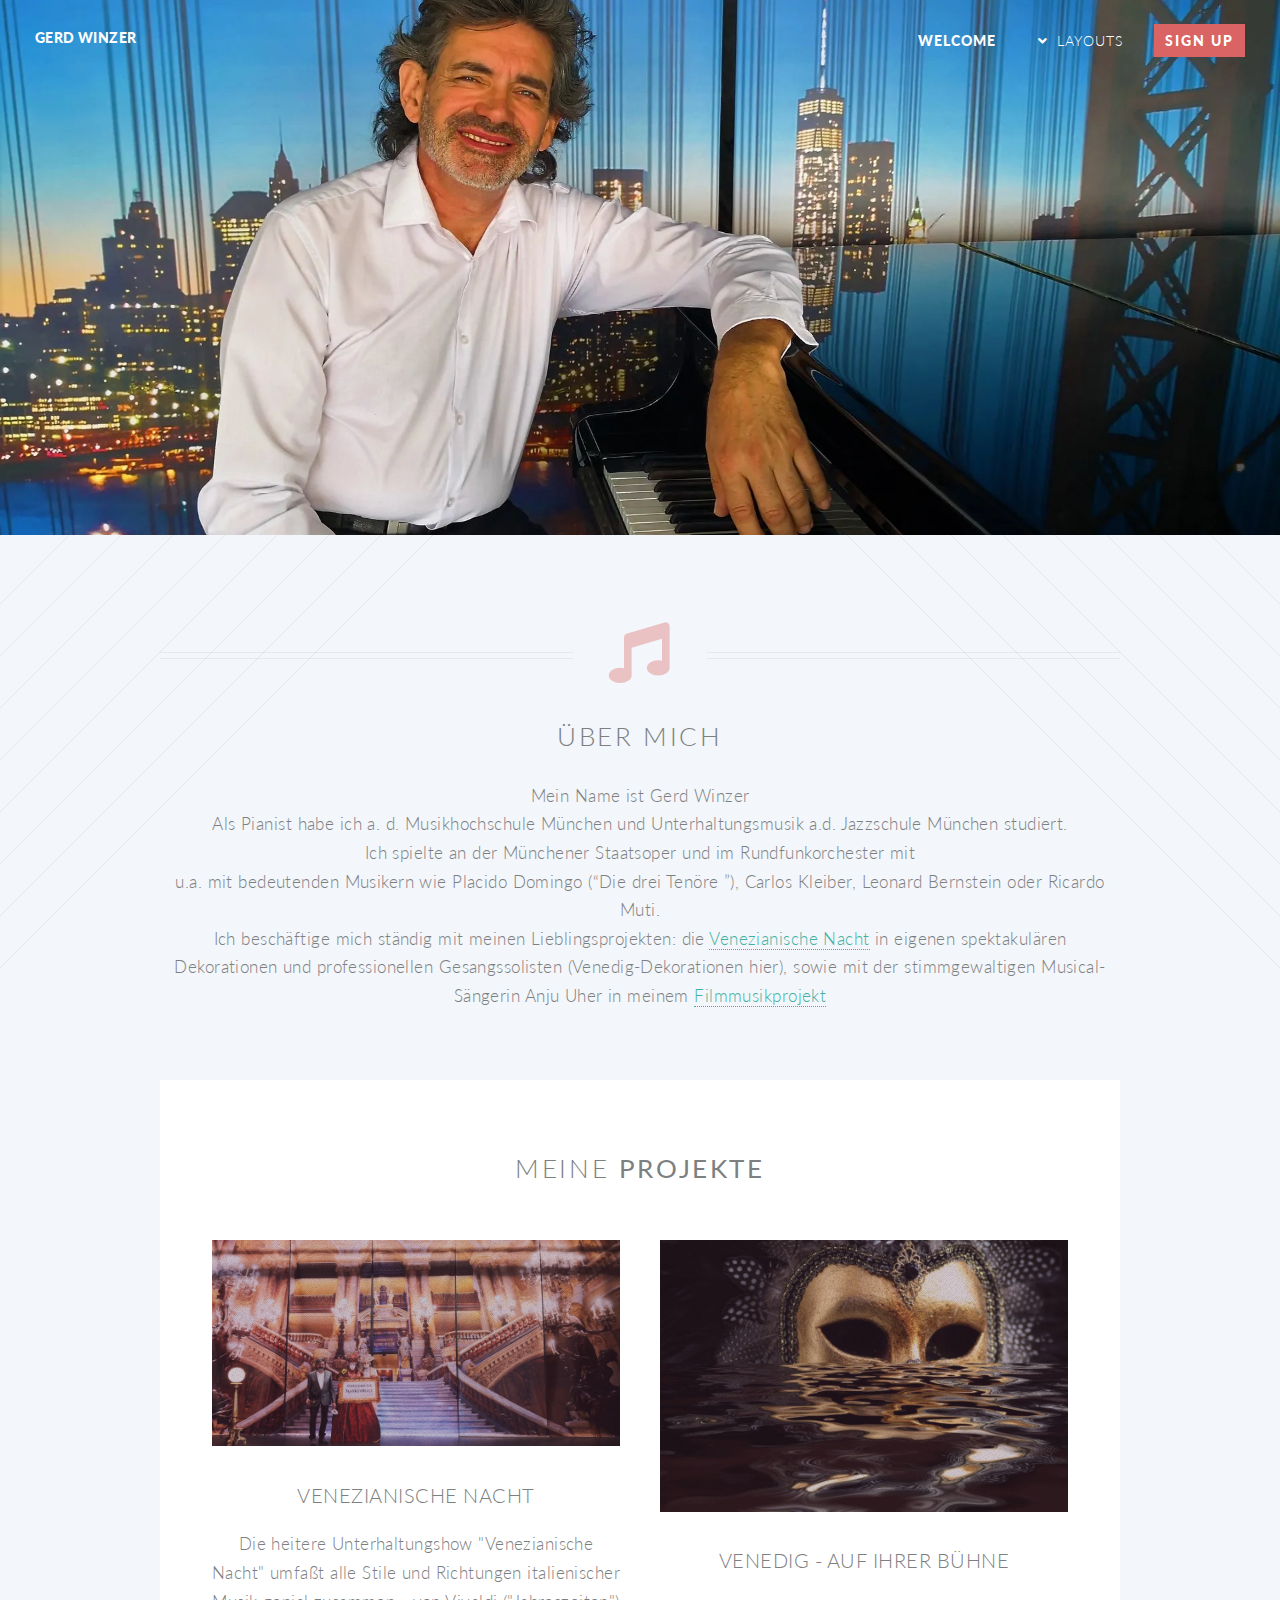
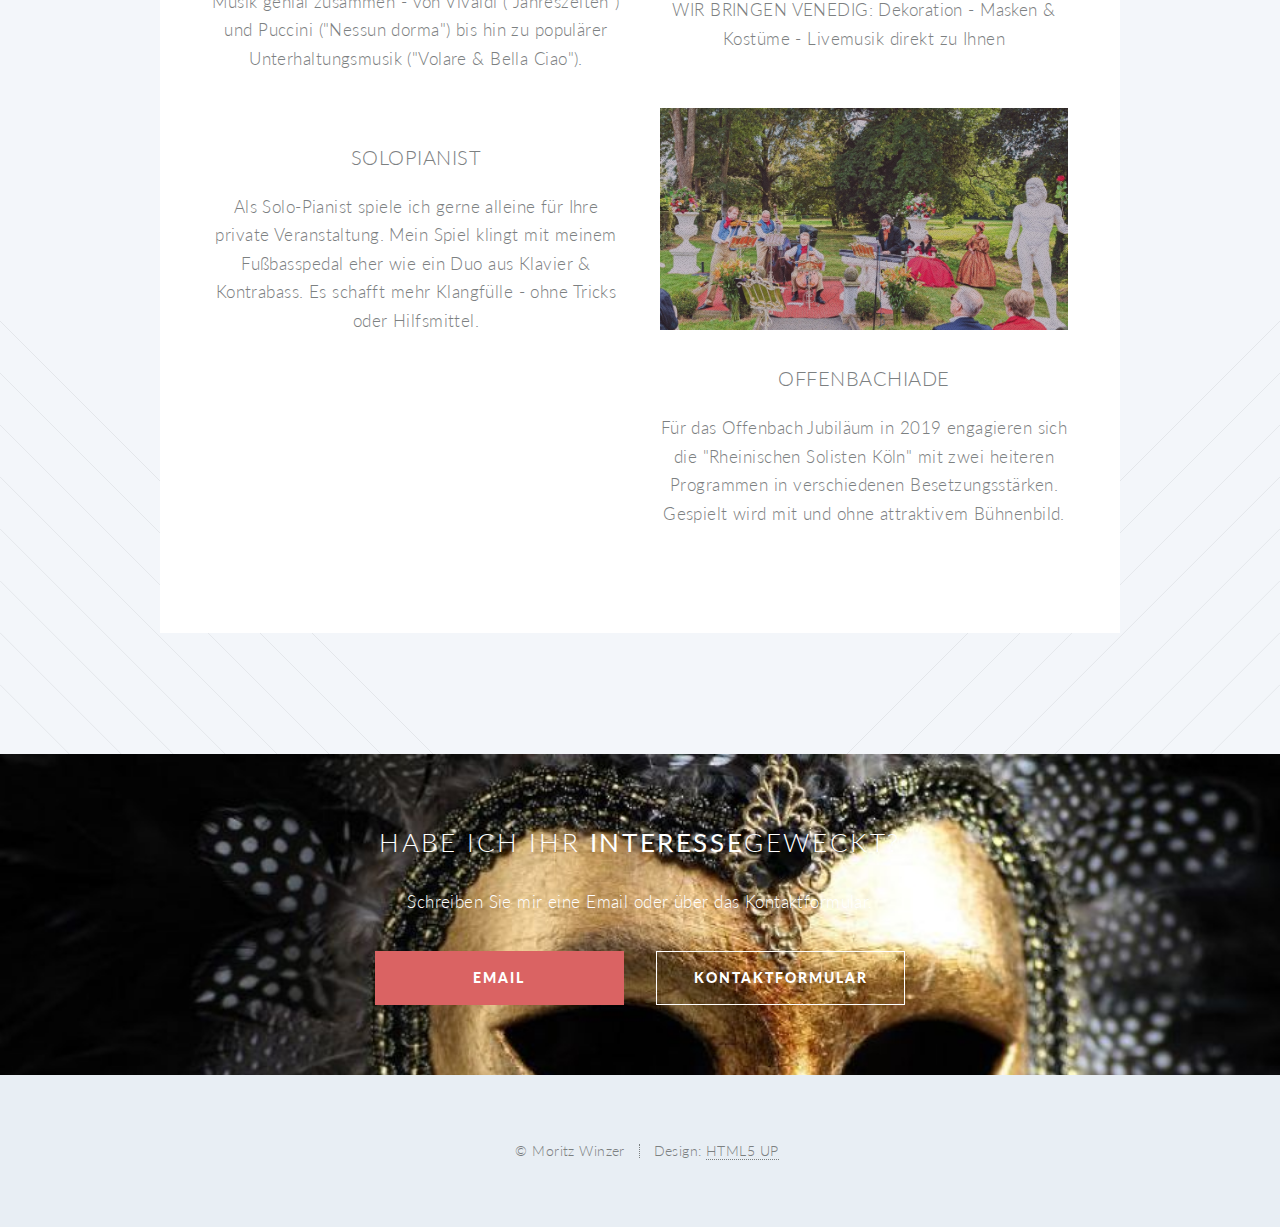
==== commit f4045df0: "Kontaktformular" ====
--- a/index.html
+++ b/index.html
@@ -160,8 +160,8 @@
 					</header>
 					<footer>
 						<ul class="buttons">
-							<li><a href="#" class="button primary">Email</a></li>
-							<li><a href="#" class="button">Kontaktformular</a></li>
+							<li><a href="mailto:gwinzer@gmx.de" class="button primary">Email</a></li>
+							<li><a href="contact.html" class="button">Kontaktformular</a></li>
 						</ul>
 					</footer>
 
@@ -170,16 +170,8 @@
 			<!-- Footer -->
 				<footer id="footer">
 
-					<ul class="icons">
-						<li><a href="#" class="icon brands circle fa-twitter"><span class="label">Twitter</span></a></li>
-						<li><a href="#" class="icon brands circle fa-facebook-f"><span class="label">Facebook</span></a></li>
-						<li><a href="#" class="icon brands circle fa-google-plus-g"><span class="label">Google+</span></a></li>
-						<li><a href="#" class="icon brands circle fa-github"><span class="label">Github</span></a></li>
-						<li><a href="#" class="icon brands circle fa-dribbble"><span class="label">Dribbble</span></a></li>
-					</ul>
-
 					<ul class="copyright">
-						<li>&copy; Untitled</li><li>Design: <a href="http://html5up.net">HTML5 UP</a></li>
+						<li>&copy; Moritz Winzer</li><li>Design: <a href="http://html5up.net">HTML5 UP</a></li>
 					</ul>
 
 				</footer>
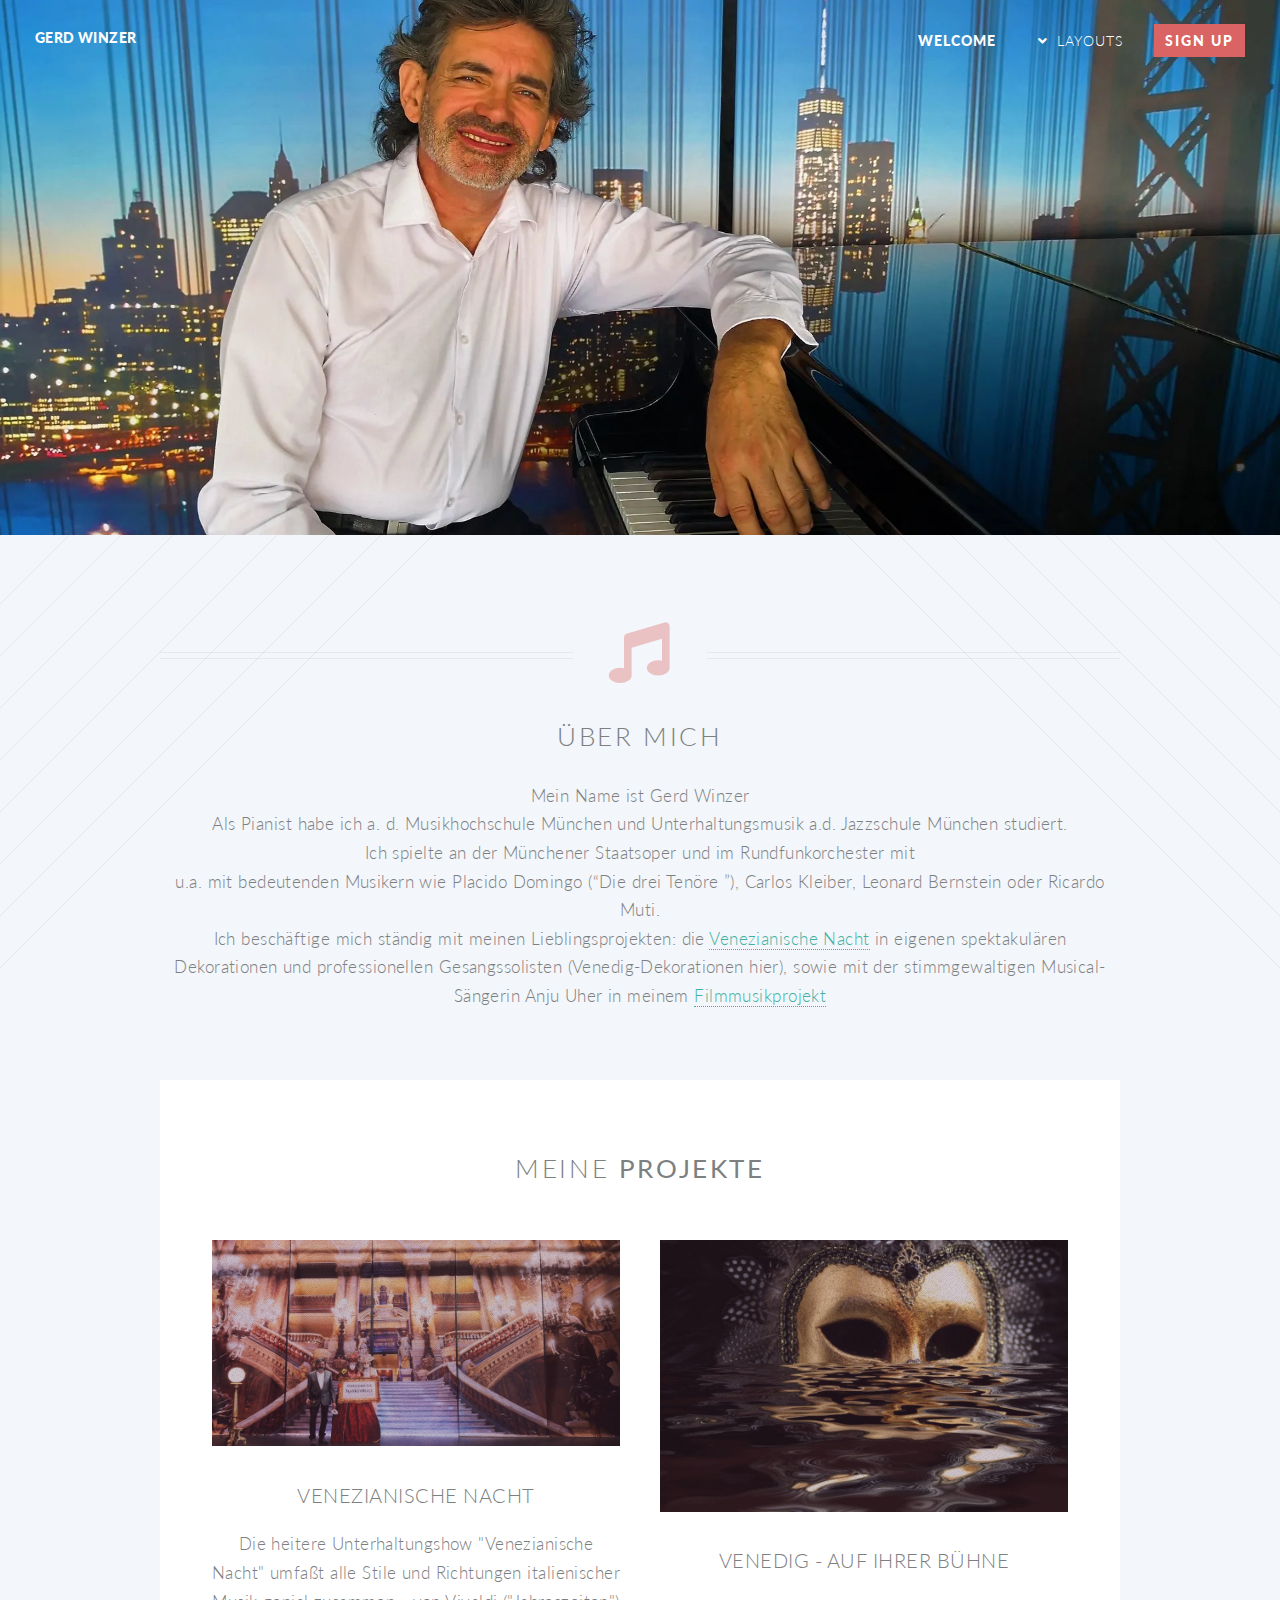
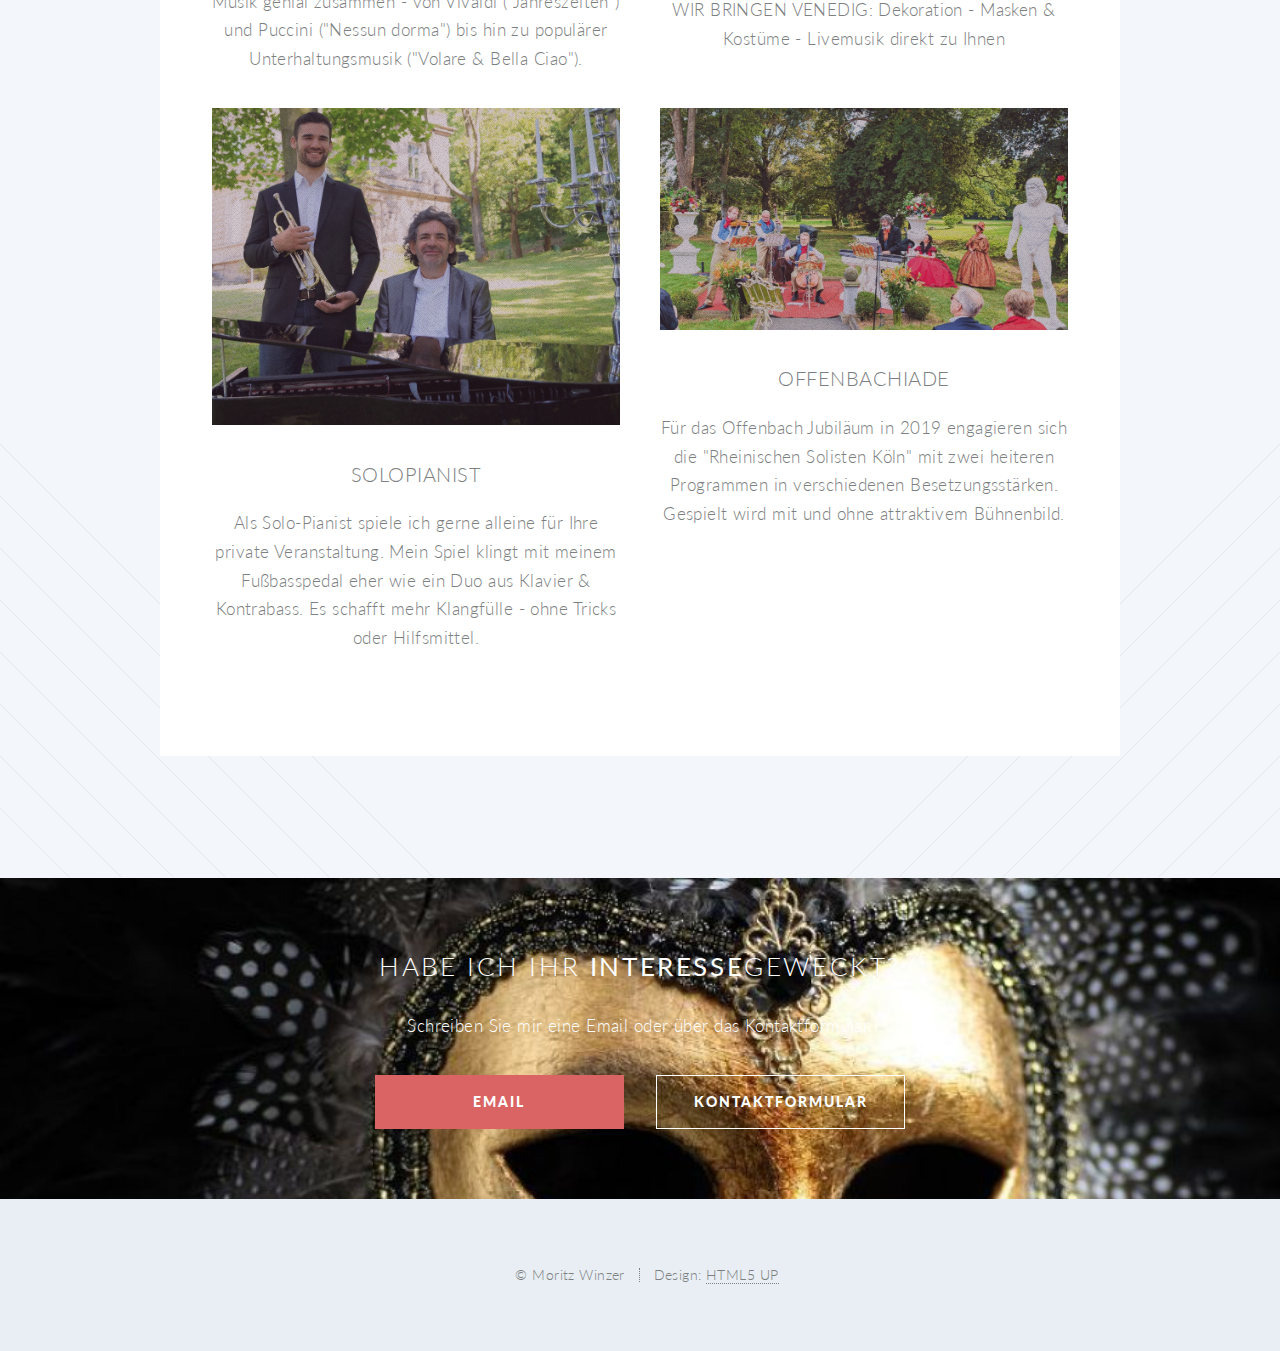
==== commit f7e9d4cb: "Bild angepasst" ====
--- a/index.html
+++ b/index.html
@@ -123,7 +123,7 @@
 								<div class="col-6 col-12-narrower">
 
 									<section>
-										<a href="#" class="image featured"><img src="assets/css/images/Gerd am Flügel.webp" alt="" /></a>
+										<a href="#" class="image featured"><img src="assets/css/images/Gerd und Moritz.webp" alt="" /></a>
 										<header>
 											<h3>Solopianist</h3>
 										</header>
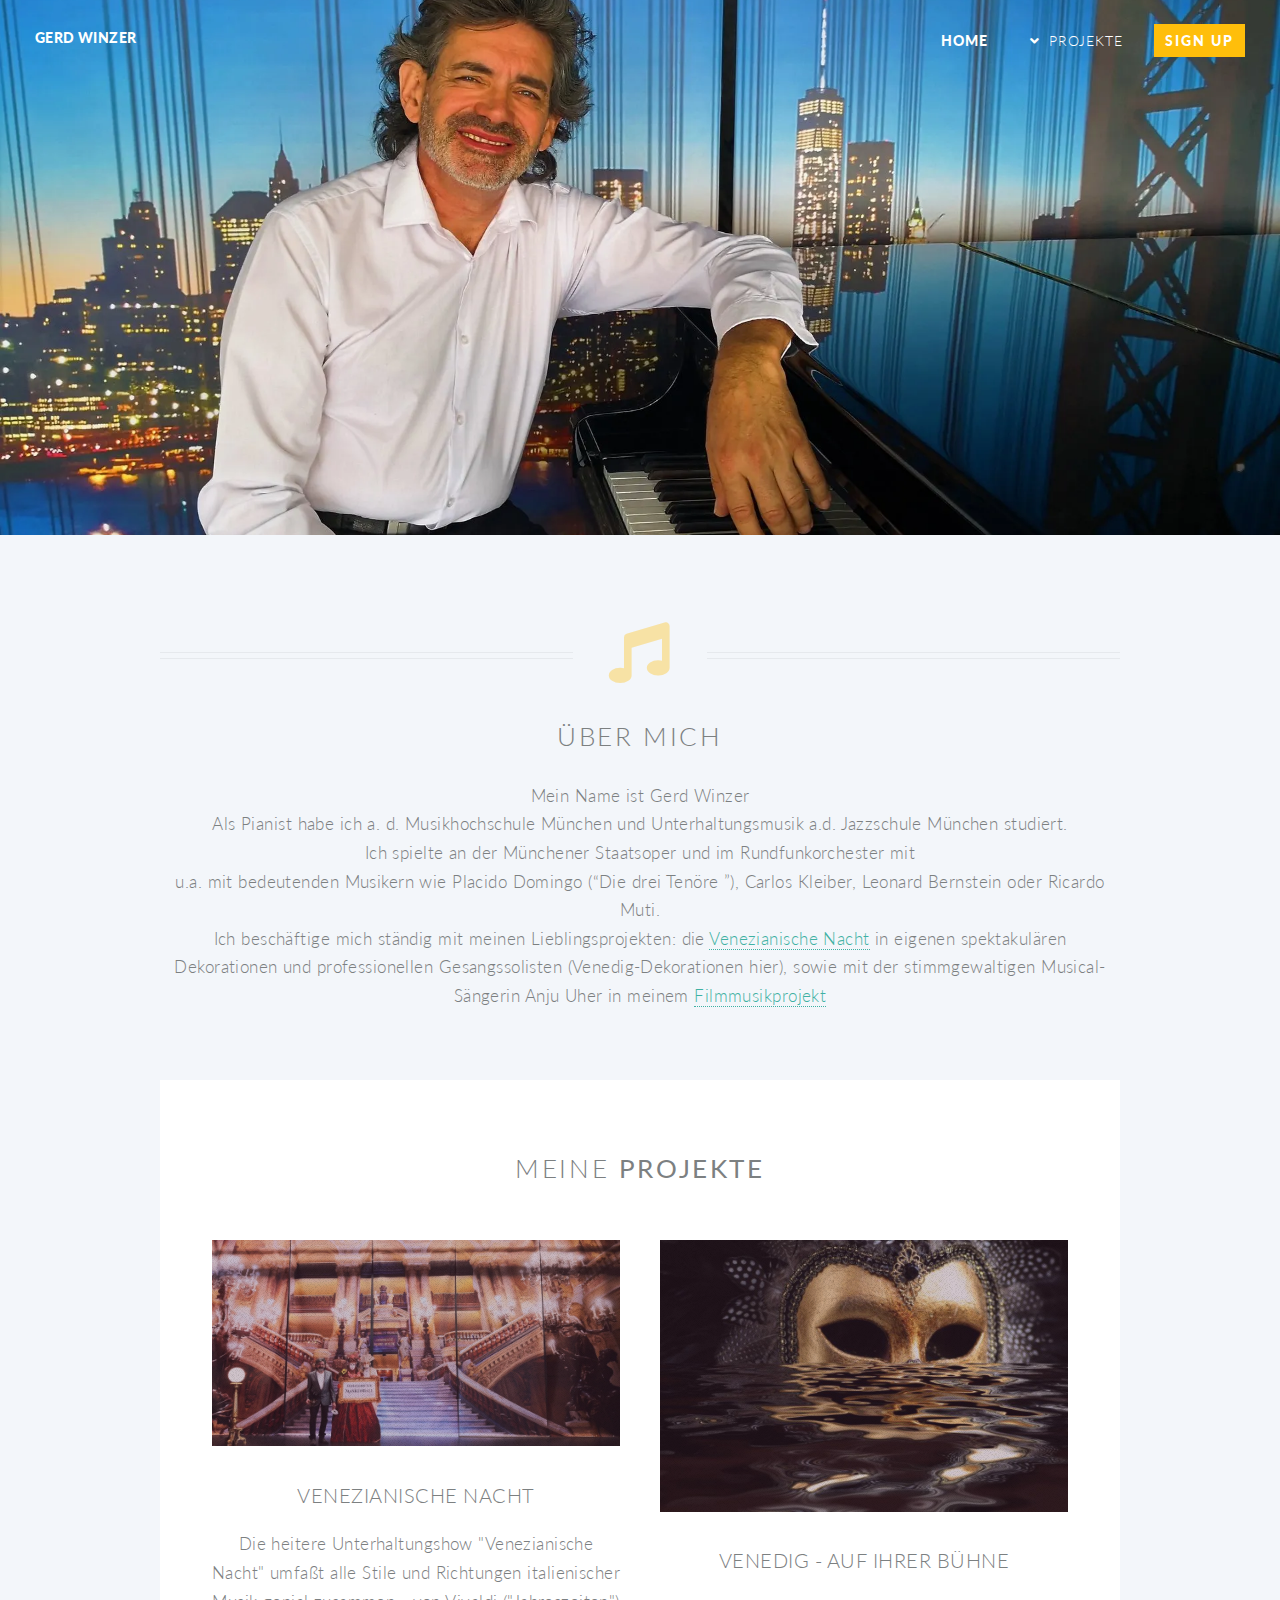
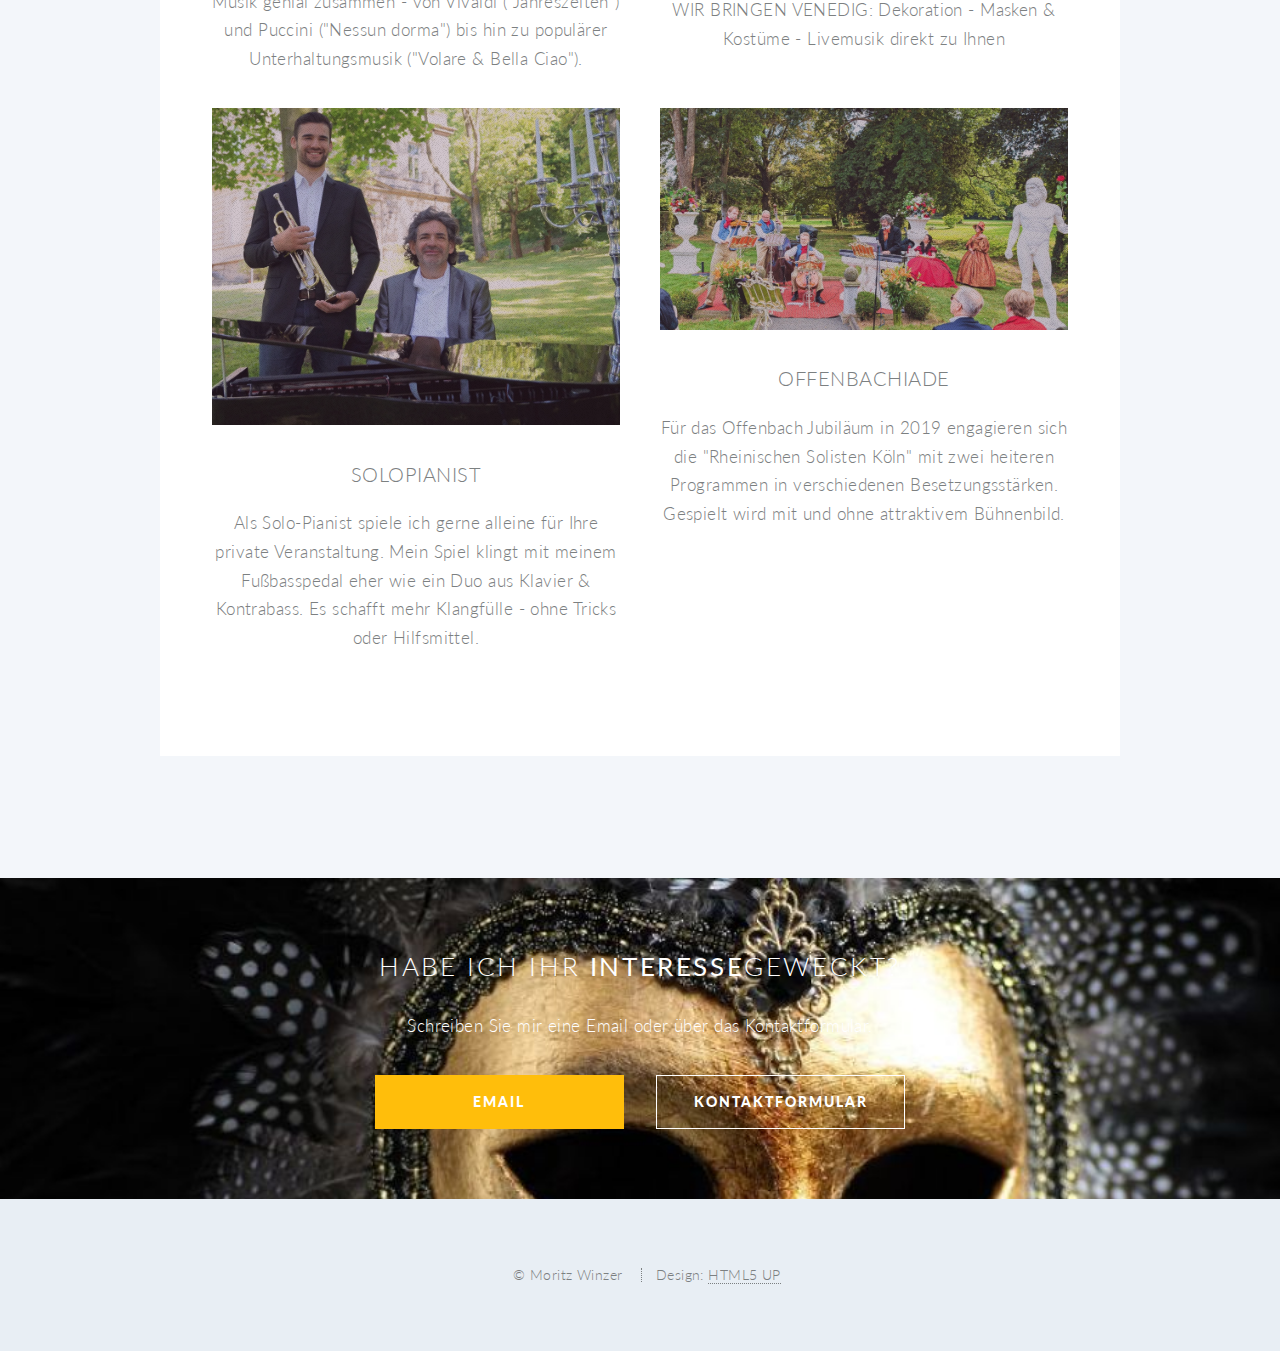
==== commit 5642bb8b: "new page" ====
--- a/index.html
+++ b/index.html
@@ -5,188 +5,207 @@
 	Free for personal and commercial use under the CCA 3.0 license (html5up.net/license)
 -->
 <html>
-	<head>
-		<title>Gerd Winzer</title>
-		<meta charset="utf-8" />
-		<meta name="viewport" content="width=device-width, initial-scale=1, user-scalable=no" />
-		<link rel="stylesheet" href="assets/css/main.css" />
-		<noscript><link rel="stylesheet" href="assets/css/noscript.css" /></noscript>
-	</head>
-	<body class="index is-preload">
-		<div id="page-wrapper">
-
-			<!-- Header -->
-				<header id="header" class="alt">
-					<h1 id="logo"><a href="index.html">Gerd Winzer</a></h1>
-					<nav id="nav">
+
+<head>
+	<title>Gerd Winzer</title>
+	<meta charset="utf-8" />
+	<meta name="viewport" content="width=device-width, initial-scale=1, user-scalable=no" />
+	<link rel="stylesheet" href="assets/css/main.css" />
+	<noscript>
+		<link rel="stylesheet" href="assets/css/noscript.css" />
+	</noscript>
+</head>
+
+<body class="index is-preload">
+	<div id="page-wrapper">
+
+		<!-- Header -->
+		<header id="header" class="alt">
+			<h1 id="logo"><a href="index.html">Gerd Winzer</a></h1>
+			<nav id="nav">
+				<ul>
+					<li class="current"><a href="index.html">Home</a></li>
+					<li class="submenu">
+						<a href="#">Projekte</a>
 						<ul>
-							<li class="current"><a href="index.html">Welcome</a></li>
+							<li><a href="venezianische_Nacht.html">Venezianische Nacht</a></li>
+							<li><a href="left-sidebar.html">Left Sidebar</a></li>
+							<li><a href="right-sidebar.html">Right Sidebar</a></li>
+							<li><a href="no-sidebar.html">No Sidebar</a></li>
+							<li><a href="contact.html">Contact</a></li>
 							<li class="submenu">
-								<a href="#">Layouts</a>
+								<a href="#">Submenu</a>
 								<ul>
-									<li><a href="left-sidebar.html">Left Sidebar</a></li>
-									<li><a href="right-sidebar.html">Right Sidebar</a></li>
-									<li><a href="no-sidebar.html">No Sidebar</a></li>
-									<li><a href="contact.html">Contact</a></li>
-									<li class="submenu">
-										<a href="#">Submenu</a>
-										<ul>
-											<li><a href="#">Dolore Sed</a></li>
-											<li><a href="#">Consequat</a></li>
-											<li><a href="#">Lorem Magna</a></li>
-											<li><a href="#">Sed Magna</a></li>
-											<li><a href="#">Ipsum Nisl</a></li>
-										</ul>
-									</li>
+									<li><a href="#">Dolore Sed</a></li>
+									<li><a href="#">Consequat</a></li>
+									<li><a href="#">Lorem Magna</a></li>
+									<li><a href="#">Sed Magna</a></li>
+									<li><a href="#">Ipsum Nisl</a></li>
 								</ul>
 							</li>
-							<li><a href="#" class="button primary">Sign Up</a></li>
 						</ul>
-					</nav>
-				</header>
-
-			<!-- Banner -->
-				<section id="banner">
-
-					<!--
+					</li>
+					<li><a href="#" class="button primary">Sign Up</a></li>
+				</ul>
+			</nav>
+		</header>
+
+		<!-- Banner -->
+		<section id="banner">
+
+			<!--
 						".inner" is set up as an inline-block so it automatically expands
 						in both directions to fit whatever's inside it. This means it won't
 						automatically wrap lines, so be sure to use line breaks where
 						appropriate (<br />).
 					-->
-					<div class="inner">
-
-						<header>
-							<h2>Gerd Winzer</h2>
-						</header>
-						<p>Pianist, Komponist, Arrangeur und Ensembleleiter</p>
-						<footer>
-							<ul class="buttons stacked">
-								<li><a href="#main" class="button fit scrolly">Mehr erfahren</a></li>
-							</ul>
-						</footer>
-
-					</div>
-
-				</section>
-
-			<!-- Main -->
-				<article id="main">
-
-					<header class="special container">
-						<span class="icon solid fa-music"></span>
-						<h2>Über mich</h2>
-						<p>Mein Name ist  Gerd  Winzer
-							<br>
-							Als Pianist habe ich a. d. Musikhochschule München  und Unterhaltungsmusik  a.d. Jazzschule München studiert.
-							<br>
-							Ich spielte an der Münchener Staatsoper und im Rundfunkorchester mit <br> u.a. mit  bedeutenden Musikern wie Placido Domingo  (“Die drei Tenöre ”),  Carlos Kleiber, Leonard Bernstein oder Ricardo Muti.
-							<br>
-							Ich beschäftige mich ständig mit meinen Lieblingsprojekten:  die  <a href="#">Venezianische Nacht</a> in eigenen spektakulären Dekorationen und professionellen Gesangssolisten (Venedig-Dekorationen hier),
-							sowie mit der stimmgewaltigen Musical-Sängerin Anju Uher in meinem <a href="#">Filmmusikprojekt</a> </p>
-					</header>
-
-				
-
-					<!-- Three -->
-						<section class="wrapper style3 container special">
-
-							<header class="major">
-								<h2>Meine <strong>Projekte</strong></h2>
-							</header>
-
-							<div class="row">
-								<div class="col-6 col-12-narrower">
-
-									<section>
-										<a href="#" class="image featured"><img src="/assets/css/images/Venezio.webp" alt="" /></a>
-										<header>
-											<h3>Venezianische Nacht</h3>
-										</header>
-										<p>Die heitere Unterhaltungshow "Venezianische Nacht" umfaßt alle Stile und Richtungen italienischer Musik genial zusammen - von Vivaldi ("Jahreszeiten") und Puccini ("Nessun dorma") bis hin zu populärer Unterhaltungsmusik ("Volare & Bella Ciao"). </p>
-									</section>
-
-								</div>
-								<div class="col-6 col-12-narrower">
-
-									<section>
-										<a href="#" class="image featured"><img src="/assets/css/images/Venezianische Maske.jpg" alt="" /></a>
-										<header>
-											<h3>Venedig - auf Ihrer Bühne</h3>
-										</header>
-										<p>WIR BRINGEN VENEDIG: Dekoration - Masken & Kostüme - Livemusik direkt zu Ihnen</p>
-									</section>
-
-								</div>
-							</div>
-							<div class="row">
-								<div class="col-6 col-12-narrower">
-
-									<section>
-										<a href="#" class="image featured"><img src="assets/css/images/Gerd und Moritz.webp" alt="" /></a>
-										<header>
-											<h3>Solopianist</h3>
-										</header>
-										<p>Als Solo-Pianist spiele ich gerne alleine für Ihre private Veranstaltung.
-											Mein Spiel klingt mit meinem Fußbasspedal eher wie ein Duo aus
-											Klavier & Kontrabass. Es schafft mehr Klangfülle -  ohne Tricks oder Hilfsmittel.</p>
-									</section>
-
-								</div>
-								<div class="col-6 col-12-narrower">
-
-									<section>
-										<a href="#" class="image featured"><img src="/assets/css/images/Picknickkonzert.webp" alt="" /></a>
-										<header>
-											<h3>Offenbachiade</h3>
-										</header>
-										<p>Für das Offenbach Jubiläum in 2019 engagieren sich die "Rheinischen Solisten Köln" mit zwei heiteren Programmen in verschiedenen Besetzungsstärken.
-											Gespielt wird mit und ohne attraktivem Bühnenbild.</p>
-									</section>
-
-								</div>
-							</div>
-
-						</section>
-
-				</article>
-
-			<!-- CTA -->
-				<section id="cta">
-
-					<header>
-						<h2>Habe ich ihr <strong>Interesse</strong>geweckt?</h2>
-						<p>Schreiben Sie mir eine Email oder über das Kontaktformular.</p>
-					</header>
-					<footer>
-						<ul class="buttons">
-							<li><a href="mailto:gwinzer@gmx.de" class="button primary">Email</a></li>
-							<li><a href="contact.html" class="button">Kontaktformular</a></li>
-						</ul>
-					</footer>
-
-				</section>
-
-			<!-- Footer -->
-				<footer id="footer">
-
-					<ul class="copyright">
-						<li>&copy; Moritz Winzer</li><li>Design: <a href="http://html5up.net">HTML5 UP</a></li>
+			<div class="inner">
+
+				<header>
+					<h2>Gerd Winzer</h2>
+				</header>
+				<p>Pianist, Komponist, Arrangeur und Ensembleleiter</p>
+				<footer>
+					<ul class="buttons stacked">
+						<li><a href="#main" class="button fit scrolly">Mehr erfahren</a></li>
 					</ul>
-
 				</footer>
 
-		</div>
-
-		<!-- Scripts -->
-			<script src="assets/js/jquery.min.js"></script>
-			<script src="assets/js/jquery.dropotron.min.js"></script>
-			<script src="assets/js/jquery.scrolly.min.js"></script>
-			<script src="assets/js/jquery.scrollex.min.js"></script>
-			<script src="assets/js/browser.min.js"></script>
-			<script src="assets/js/breakpoints.min.js"></script>
-			<script src="assets/js/util.js"></script>
-			<script src="assets/js/main.js"></script>
-
-	</body>
+			</div>
+
+		</section>
+
+		<!-- Main -->
+		<article id="main">
+
+			<header class="special container">
+				<span class="icon solid fa-music"></span>
+				<h2>Über mich</h2>
+				<p>Mein Name ist Gerd Winzer
+					<br>
+					Als Pianist habe ich a. d. Musikhochschule München und Unterhaltungsmusik a.d. Jazzschule München
+					studiert.
+					<br>
+					Ich spielte an der Münchener Staatsoper und im Rundfunkorchester mit <br> u.a. mit bedeutenden
+					Musikern wie Placido Domingo (“Die drei Tenöre ”), Carlos Kleiber, Leonard Bernstein oder Ricardo
+					Muti.
+					<br>
+					Ich beschäftige mich ständig mit meinen Lieblingsprojekten: die <a href="#">Venezianische Nacht</a>
+					in eigenen spektakulären Dekorationen und professionellen Gesangssolisten (Venedig-Dekorationen
+					hier),
+					sowie mit der stimmgewaltigen Musical-Sängerin Anju Uher in meinem <a href="#">Filmmusikprojekt</a>
+				</p>
+			</header>
+
+
+
+			<!-- Three -->
+			<section class="wrapper style3 container special">
+
+				<header class="major">
+					<h2>Meine <strong>Projekte</strong></h2>
+				</header>
+
+				<div class="row">
+					<div class="col-6 col-12-narrower">
+
+						<section>
+							<a href="#" class="image featured"><img src="/assets/css/images/Venezio.webp" alt="" /></a>
+							<header>
+								<h3>Venezianische Nacht</h3>
+							</header>
+							<p>Die heitere Unterhaltungshow "Venezianische Nacht" umfaßt alle Stile und Richtungen
+								italienischer Musik genial zusammen - von Vivaldi ("Jahreszeiten") und Puccini ("Nessun
+								dorma") bis hin zu populärer Unterhaltungsmusik ("Volare & Bella Ciao"). </p>
+						</section>
+
+					</div>
+					<div class="col-6 col-12-narrower">
+
+						<section>
+							<a href="#" class="image featured"><img src="/assets/css/images/Venezianische Maske.jpg"
+									alt="" /></a>
+							<header>
+								<h3>Venedig - auf Ihrer Bühne</h3>
+							</header>
+							<p>WIR BRINGEN VENEDIG: Dekoration - Masken & Kostüme - Livemusik direkt zu Ihnen</p>
+						</section>
+
+					</div>
+				</div>
+				<div class="row">
+					<div class="col-6 col-12-narrower">
+
+						<section>
+							<a href="#" class="image featured"><img src="assets/css/images/Gerd und Moritz.webp"
+									alt="" /></a>
+							<header>
+								<h3>Solopianist</h3>
+							</header>
+							<p>Als Solo-Pianist spiele ich gerne alleine für Ihre private Veranstaltung.
+								Mein Spiel klingt mit meinem Fußbasspedal eher wie ein Duo aus
+								Klavier & Kontrabass. Es schafft mehr Klangfülle - ohne Tricks oder Hilfsmittel.</p>
+						</section>
+
+					</div>
+					<div class="col-6 col-12-narrower">
+
+						<section>
+							<a href="#" class="image featured"><img src="/assets/css/images/Picknickkonzert.webp"
+									alt="" /></a>
+							<header>
+								<h3>Offenbachiade</h3>
+							</header>
+							<p>Für das Offenbach Jubiläum in 2019 engagieren sich die "Rheinischen Solisten Köln" mit
+								zwei heiteren Programmen in verschiedenen Besetzungsstärken.
+								Gespielt wird mit und ohne attraktivem Bühnenbild.</p>
+						</section>
+
+					</div>
+				</div>
+
+			</section>
+
+		</article>
+
+		<!-- CTA -->
+		<section id="cta">
+
+			<header>
+				<h2>Habe ich ihr <strong>Interesse</strong>geweckt?</h2>
+				<p>Schreiben Sie mir eine Email oder über das Kontaktformular.</p>
+			</header>
+			<footer>
+				<ul class="buttons">
+					<li><a href="mailto:gwinzer@gmx.de" class="button primary">Email</a></li>
+					<li><a href="contact.html" class="button">Kontaktformular</a></li>
+				</ul>
+			</footer>
+
+		</section>
+
+		<!-- Footer -->
+		<footer id="footer">
+
+			<ul class="copyright">
+				<li>&copy; Moritz Winzer</li>
+				<li>Design: <a href="http://html5up.net">HTML5 UP</a></li>
+			</ul>
+
+		</footer>
+
+	</div>
+
+	<!-- Scripts -->
+	<script src="assets/js/jquery.min.js"></script>
+	<script src="assets/js/jquery.dropotron.min.js"></script>
+	<script src="assets/js/jquery.scrolly.min.js"></script>
+	<script src="assets/js/jquery.scrollex.min.js"></script>
+	<script src="assets/js/browser.min.js"></script>
+	<script src="assets/js/breakpoints.min.js"></script>
+	<script src="assets/js/util.js"></script>
+	<script src="assets/js/main.js"></script>
+
+</body>
+
 </html>--- a/assets/css/main.css
+++ b/assets/css/main.css
@@ -1912,7 +1912,7 @@
 			font-family: 'Font Awesome 5 Brands';
 		}
 		.icon.fa-music{
-			color: #da6363;
+			color: #ffbe0b;
 		}
 		.icon.circle {
 			-moz-transition: all 0.2s ease-in-out;
@@ -2170,8 +2170,8 @@
 		input[type="reset"].primary,
 		button.primary,
 		.button.primary {
-			background: #da6363;
-			border-color: #da6363;
+			background: #ffbe0b;
+			border-color: #ffbe0b;
 			color: #fff !important;
 		}
 
@@ -2180,8 +2180,8 @@
 			input[type="reset"].primary:hover,
 			button.primary:hover,
 			.button.primary:hover {
-				background: #8b8888 !important;
-				border-color: #8b8888 !important;
+				background: #001d3d !important;
+				border-color: #001d3d !important;
 			}
 
 		input[type="button"].fit,
@@ -2537,6 +2537,11 @@
 		cursor: default;
 		padding: 6em 0;
 		text-align: center;
+	}
+
+	#banner.venice{
+		background: url(/assets/css/images/Venezio\ Konzert2020.webp);
+		background-size: 100% auto;
 	}
 
 		#banner .inner {
@@ -2595,7 +2600,7 @@
 /* Main */
 
 	#main {
-		background-image: url("images/dark-tl.svg"), url("images/dark-tr.svg"), url("images/dark-bl.svg"), url("images/dark-br.svg");
+		/*background-image: url("images/dark-tl.svg"), url("images/dark-tr.svg"), url("images/dark-bl.svg"), url("images/dark-br.svg");*/
 		background-position: top left, top right, bottom left, bottom right;
 		background-repeat: no-repeat;
 		background-size: 25em;
